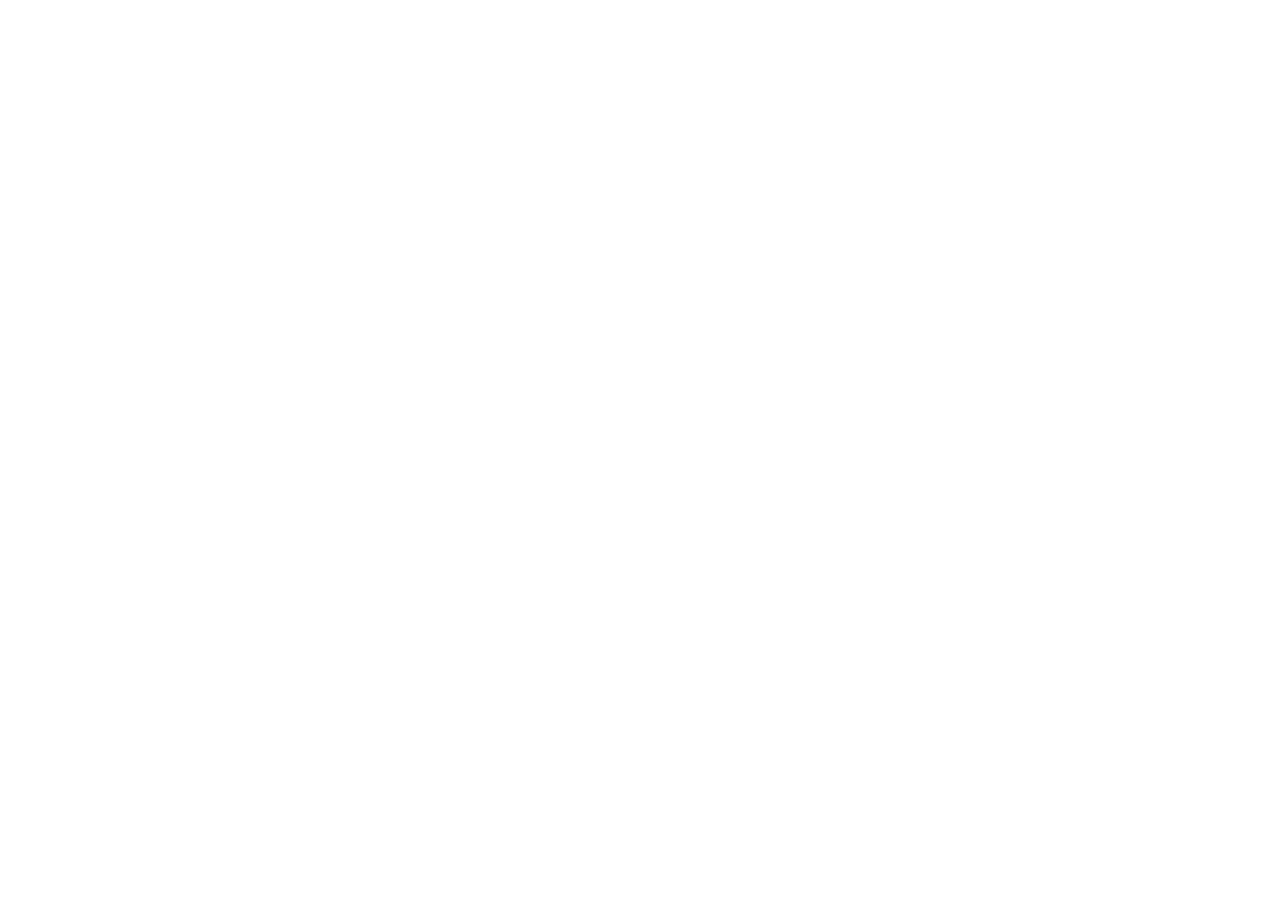
==== index.html @ 1a556fc1 "'xiugai'" ====
<!DOCTYPE html>
<html lang="en">
<head>
    <meta charset="UTF-8">
    <meta name="viewport" content="width=device-width, initial-scale=1.0">
    <title>Document</title>
</head>
<body>
    
</body>
</html>
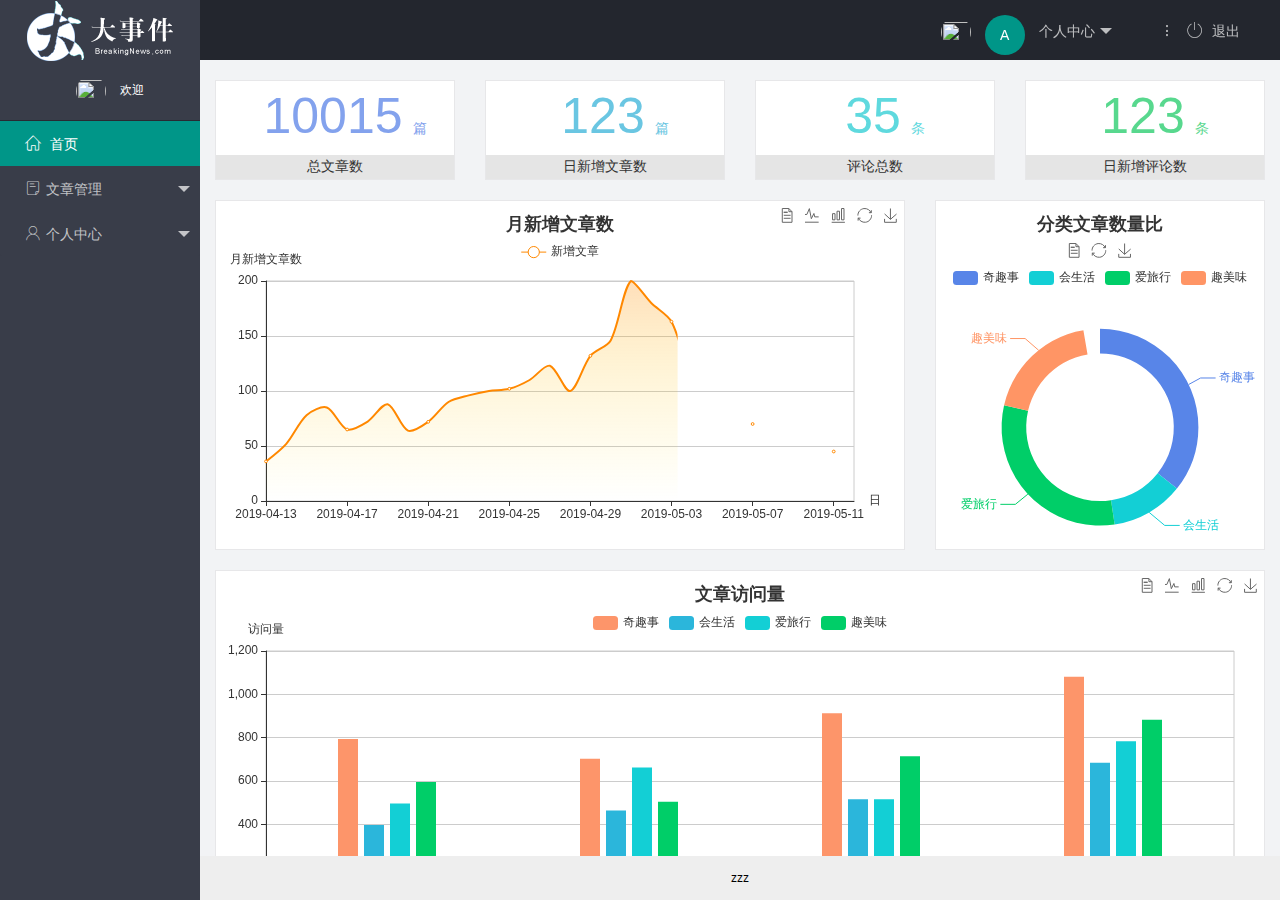
==== commit 60849113: "完成了主页的开发" ====
--- a/index.html
+++ b/index.html
@@ -1,11 +1,107 @@
 <!DOCTYPE html>
 <html lang="en">
+
 <head>
-    <meta charset="UTF-8">
-    <meta name="viewport" content="width=device-width, initial-scale=1.0">
-    <title>Document</title>
+  <meta charset="UTF-8">
+  <meta name="viewport" content="width=device-width, initial-scale=1.0">
+  <title>Document</title>
+  <link rel="stylesheet" href="./素材/assets/css/index.css">
+  <link rel="stylesheet" href="./素材/assets/lib/layui/css/layui.css">
+  <link rel="stylesheet" href="./素材/assets/fonts/iconfont.css">
+
 </head>
+
 <body>
-    
+  <div class="layui-layout layui-layout-admin">
+    <div class="layui-header">
+      <div class="layui-logo layui-hide-xs layui-bg-black">
+        <img src="./素材/assets/images/logo.png" alt="">
+      </div>
+      <!-- 头部区域（可配合layui 已有的水平导航） -->
+
+      <ul class="layui-nav layui-layout-right">
+        <li class="layui-nav-item layui-hide layui-show-md-inline-block">
+          <a href="javascript:;" class="userinfo">
+            <img src="//tva1.sinaimg.cn/crop.0.0.118.118.180/5db11ff4gw1e77d3nqrv8j203b03cweg.jpg"
+              class="layui-nav-img">
+            <span class="text-avatar">A</span>
+            个人中心
+          </a>
+          <dl class="layui-nav-child">
+            <dd><a href="">头像</a></dd>
+            <dd><a href="">更换资料</a></dd>
+            <dd><a href="">重置密码</a></dd>
+          </dl>
+        </li>
+        <li class="layui-nav-item" lay-header-event="menuRight" lay-unselect>
+          <a href="javascript:;" id="btnLogout">
+            <i class="layui-icon layui-icon-more-vertical"> </i><span class="iconfont icon-tuichu "></span> 退出
+          </a>
+        </li>
+      </ul>
+    </div>
+
+    <div class="layui-side layui-bg-black">
+      <div class="layui-side-scroll">
+
+        <div class="userinfo">
+          <img src="//tva1.sinaimg.cn/crop.0.0.118.118.180/5db11ff4gw1e77d3nqrv8j203b03cweg.jpg" class="layui-nav-img">
+          <span id="welcome">欢迎</span>
+        </div>
+
+        <!-- 左侧导航区域（可配合layui已有的垂直导航） -->
+        <ul class="layui-nav layui-nav-tree" lay-shrink="all">
+          <li class="layui-nav-item layui-this"><a href="./素材/home/dashboard.html" target="fm"><span
+                class="iconfont icon-home "></span> 首页</a></li>
+
+          <li class="layui-nav-item">
+            <a class="" href="javascript:;"><span class="iconfont icon-16"></span>文章管理</a>
+            <dl class="layui-nav-child">
+              <dd>
+                <a href="javascript:;"><i class="layui-icon layui-icon-app"></i>文章类别</a>
+              </dd>
+              <dd>
+                <a href="javascript:;"><i class="layui-icon layui-icon-app"></i>文章列表</a>
+              </dd>
+              <dd>
+                <a href="javascript:;"><i class="layui-icon layui-icon-app"></i>发布文章</a>
+              </dd>
+            </dl>
+          </li>
+          <li class="layui-nav-item">
+            <a href="javascript:;"><span class="iconfont icon-user"></span>个人中心</a>
+            <dl class="layui-nav-child">
+              <dd>
+                <a href="javascript:;"><i class="layui-icon layui-icon-app"></i>基本资料</a>
+              </dd>
+              <dd>
+                <a href="javascript:;"><i class="layui-icon layui-icon-app"></i>更换头像</a>
+              </dd>
+              <dd>
+                <a href="javascript:;"><i class="layui-icon layui-icon-app"></i>重置密码</a>
+              </dd>
+            </dl>
+          </li>
+
+        </ul>
+      </div>
+    </div>
+
+    <div class="layui-body">
+      <!-- 内容主体区域 -->
+      <iframe name="fm" src="./素材/home/dashboard.html" frameborder="0"></iframe>
+    </div>
+
+    <div class="layui-footer">
+      <!-- 底部固定区域 -->
+      zzz
+    </div>
+  </div>
+
+  <script src="./素材/assets/lib/layui/layui.all.js"></script>
+  <script src="./素材/assets/lib/jquery.js"></script>
+  <script src="./素材/js/1.js"></script>
+  <script src="./素材/js/index.js"></script>
 </body>
+
 </html>--- a/素材/assets/css/index.css
+++ b/素材/assets/css/index.css
@@ -0,0 +1,50 @@
+.layui-footer {
+    font-size: 12px;
+    text-align: center;
+}
+
+.iconfont {
+    margin: 5px;
+}
+
+.layui-icon {
+    margin-right: 5px;
+    margin-left: 25px;
+}
+
+iframe {
+    width: 100%;
+    height: 100%;
+}
+
+a {
+    transition: none !important;
+}
+.userinfo{
+    height: 60px;
+    line-height: 60px;
+    text-align: center;
+    font-size: 12px;
+    user-select: none;
+}
+.layui-side-scroll .userinfo{
+    border-bottom: 1px solid #282b33;
+}
+.layui-nav-img{
+    width: 40px;
+    height: 40px;
+}
+.text-avatar{
+    display: inline-block;
+    width: 40px;
+    height: 40px;
+    background-color: #009688;
+    border-radius: 50%;
+    line-height: 40px;
+    text-align: center;
+    font-size: 20px;
+    color:#fff;
+    position: relative;
+    top: 4px;
+    margin-right: 10px;
+}--- a/素材/assets/lib/layui/css/layui.css
+++ b/素材/assets/lib/layui/css/layui.css
@@ -0,0 +1,2 @@
+/** layui-v2.5.5 MIT License By https://www.layui.com */
+ .layui-inline,img{display:inline-block;vertical-align:middle}h1,h2,h3,h4,h5,h6{font-weight:400}.layui-edge,.layui-header,.layui-inline,.layui-main{position:relative}.layui-body,.layui-edge,.layui-elip{overflow:hidden}.layui-btn,.layui-edge,.layui-inline,img{vertical-align:middle}.layui-btn,.layui-disabled,.layui-icon,.layui-unselect{-moz-user-select:none;-webkit-user-select:none;-ms-user-select:none}.layui-elip,.layui-form-checkbox span,.layui-form-pane .layui-form-label{text-overflow:ellipsis;white-space:nowrap}.layui-breadcrumb,.layui-tree-btnGroup{visibility:hidden}blockquote,body,button,dd,div,dl,dt,form,h1,h2,h3,h4,h5,h6,input,li,ol,p,pre,td,textarea,th,ul{margin:0;padding:0;-webkit-tap-highlight-color:rgba(0,0,0,0)}a:active,a:hover{outline:0}img{border:none}li{list-style:none}table{border-collapse:collapse;border-spacing:0}h4,h5,h6{font-size:100%}button,input,optgroup,option,select,textarea{font-family:inherit;font-size:inherit;font-style:inherit;font-weight:inherit;outline:0}pre{white-space:pre-wrap;white-space:-moz-pre-wrap;white-space:-pre-wrap;white-space:-o-pre-wrap;word-wrap:break-word}body{line-height:24px;font:14px Helvetica Neue,Helvetica,PingFang SC,Tahoma,Arial,sans-serif}hr{height:1px;margin:10px 0;border:0;clear:both}a{color:#333;text-decoration:none}a:hover{color:#777}a cite{font-style:normal;*cursor:pointer}.layui-border-box,.layui-border-box *{box-sizing:border-box}.layui-box,.layui-box *{box-sizing:content-box}.layui-clear{clear:both;*zoom:1}.layui-clear:after{content:'\20';clear:both;*zoom:1;display:block;height:0}.layui-inline{*display:inline;*zoom:1}.layui-edge{display:inline-block;width:0;height:0;border-width:6px;border-style:dashed;border-color:transparent}.layui-edge-top{top:-4px;border-bottom-color:#999;border-bottom-style:solid}.layui-edge-right{border-left-color:#999;border-left-style:solid}.layui-edge-bottom{top:2px;border-top-color:#999;border-top-style:solid}.layui-edge-left{border-right-color:#999;border-right-style:solid}.layui-disabled,.layui-disabled:hover{color:#d2d2d2!important;cursor:not-allowed!important}.layui-circle{border-radius:100%}.layui-show{display:block!important}.layui-hide{display:none!important}@font-face{font-family:layui-icon;src:url(../font/iconfont.eot?v=250);src:url(../font/iconfont.eot?v=250#iefix) format('embedded-opentype'),url(../font/iconfont.woff2?v=250) format('woff2'),url(../font/iconfont.woff?v=250) format('woff'),url(../font/iconfont.ttf?v=250) format('truetype'),url(../font/iconfont.svg?v=250#layui-icon) format('svg')}.layui-icon{font-family:layui-icon!important;font-size:16px;font-style:normal;-webkit-font-smoothing:antialiased;-moz-osx-font-smoothing:grayscale}.layui-icon-reply-fill:before{content:"\e611"}.layui-icon-set-fill:before{content:"\e614"}.layui-icon-menu-fill:before{content:"\e60f"}.layui-icon-search:before{content:"\e615"}.layui-icon-share:before{content:"\e641"}.layui-icon-set-sm:before{content:"\e620"}.layui-icon-engine:before{content:"\e628"}.layui-icon-close:before{content:"\1006"}.layui-icon-close-fill:before{content:"\1007"}.layui-icon-chart-screen:before{content:"\e629"}.layui-icon-star:before{content:"\e600"}.layui-icon-circle-dot:before{content:"\e617"}.layui-icon-chat:before{content:"\e606"}.layui-icon-release:before{content:"\e609"}.layui-icon-list:before{content:"\e60a"}.layui-icon-chart:before{content:"\e62c"}.layui-icon-ok-circle:before{content:"\1005"}.layui-icon-layim-theme:before{content:"\e61b"}.layui-icon-table:before{content:"\e62d"}.layui-icon-right:before{content:"\e602"}.layui-icon-left:before{content:"\e603"}.layui-icon-cart-simple:before{content:"\e698"}.layui-icon-face-cry:before{content:"\e69c"}.layui-icon-face-smile:before{content:"\e6af"}.layui-icon-survey:before{content:"\e6b2"}.layui-icon-tree:before{content:"\e62e"}.layui-icon-upload-circle:before{content:"\e62f"}.layui-icon-add-circle:before{content:"\e61f"}.layui-icon-download-circle:before{content:"\e601"}.layui-icon-templeate-1:before{content:"\e630"}.layui-icon-util:before{content:"\e631"}.layui-icon-face-surprised:before{content:"\e664"}.layui-icon-edit:before{content:"\e642"}.layui-icon-speaker:before{content:"\e645"}.layui-icon-down:before{content:"\e61a"}.layui-icon-file:before{content:"\e621"}.layui-icon-layouts:before{content:"\e632"}.layui-icon-rate-half:before{content:"\e6c9"}.layui-icon-add-circle-fine:before{content:"\e608"}.layui-icon-prev-circle:before{content:"\e633"}.layui-icon-read:before{content:"\e705"}.layui-icon-404:before{content:"\e61c"}.layui-icon-carousel:before{content:"\e634"}.layui-icon-help:before{content:"\e607"}.layui-icon-code-circle:before{content:"\e635"}.layui-icon-water:before{content:"\e636"}.layui-icon-username:before{content:"\e66f"}.layui-icon-find-fill:before{content:"\e670"}.layui-icon-about:before{content:"\e60b"}.layui-icon-location:before{content:"\e715"}.layui-icon-up:before{content:"\e619"}.layui-icon-pause:before{content:"\e651"}.layui-icon-date:before{content:"\e637"}.layui-icon-layim-uploadfile:before{content:"\e61d"}.layui-icon-delete:before{content:"\e640"}.layui-icon-play:before{content:"\e652"}.layui-icon-top:before{content:"\e604"}.layui-icon-friends:before{content:"\e612"}.layui-icon-refresh-3:before{content:"\e9aa"}.layui-icon-ok:before{content:"\e605"}.layui-icon-layer:before{content:"\e638"}.layui-icon-face-smile-fine:before{content:"\e60c"}.layui-icon-dollar:before{content:"\e659"}.layui-icon-group:before{content:"\e613"}.layui-icon-layim-download:before{content:"\e61e"}.layui-icon-picture-fine:before{content:"\e60d"}.layui-icon-link:before{content:"\e64c"}.layui-icon-diamond:before{content:"\e735"}.layui-icon-log:before{content:"\e60e"}.layui-icon-rate-solid:before{content:"\e67a"}.layui-icon-fonts-del:before{content:"\e64f"}.layui-icon-unlink:before{content:"\e64d"}.layui-icon-fonts-clear:before{content:"\e639"}.layui-icon-triangle-r:before{content:"\e623"}.layui-icon-circle:before{content:"\e63f"}.layui-icon-radio:before{content:"\e643"}.layui-icon-align-center:before{content:"\e647"}.layui-icon-align-right:before{content:"\e648"}.layui-icon-align-left:before{content:"\e649"}.layui-icon-loading-1:before{content:"\e63e"}.layui-icon-return:before{content:"\e65c"}.layui-icon-fonts-strong:before{content:"\e62b"}.layui-icon-upload:before{content:"\e67c"}.layui-icon-dialogue:before{content:"\e63a"}.layui-icon-video:before{content:"\e6ed"}.layui-icon-headset:before{content:"\e6fc"}.layui-icon-cellphone-fine:before{content:"\e63b"}.layui-icon-add-1:before{content:"\e654"}.layui-icon-face-smile-b:before{content:"\e650"}.layui-icon-fonts-html:before{content:"\e64b"}.layui-icon-form:before{content:"\e63c"}.layui-icon-cart:before{content:"\e657"}.layui-icon-camera-fill:before{content:"\e65d"}.layui-icon-tabs:before{content:"\e62a"}.layui-icon-fonts-code:before{content:"\e64e"}.layui-icon-fire:before{content:"\e756"}.layui-icon-set:before{content:"\e716"}.layui-icon-fonts-u:before{content:"\e646"}.layui-icon-triangle-d:before{content:"\e625"}.layui-icon-tips:before{content:"\e702"}.layui-icon-picture:before{content:"\e64a"}.layui-icon-more-vertical:before{content:"\e671"}.layui-icon-flag:before{content:"\e66c"}.layui-icon-loading:before{content:"\e63d"}.layui-icon-fonts-i:before{content:"\e644"}.layui-icon-refresh-1:before{content:"\e666"}.layui-icon-rmb:before{content:"\e65e"}.layui-icon-home:before{content:"\e68e"}.layui-icon-user:before{content:"\e770"}.layui-icon-notice:before{content:"\e667"}.layui-icon-login-weibo:before{content:"\e675"}.layui-icon-voice:before{content:"\e688"}.layui-icon-upload-drag:before{content:"\e681"}.layui-icon-login-qq:before{content:"\e676"}.layui-icon-snowflake:before{content:"\e6b1"}.layui-icon-file-b:before{content:"\e655"}.layui-icon-template:before{content:"\e663"}.layui-icon-auz:before{content:"\e672"}.layui-icon-console:before{content:"\e665"}.layui-icon-app:before{content:"\e653"}.layui-icon-prev:before{content:"\e65a"}.layui-icon-website:before{content:"\e7ae"}.layui-icon-next:before{content:"\e65b"}.layui-icon-component:before{content:"\e857"}.layui-icon-more:before{content:"\e65f"}.layui-icon-login-wechat:before{content:"\e677"}.layui-icon-shrink-right:before{content:"\e668"}.layui-icon-spread-left:before{content:"\e66b"}.layui-icon-camera:before{content:"\e660"}.layui-icon-note:before{content:"\e66e"}.layui-icon-refresh:before{content:"\e669"}.layui-icon-female:before{content:"\e661"}.layui-icon-male:before{content:"\e662"}.layui-icon-password:before{content:"\e673"}.layui-icon-senior:before{content:"\e674"}.layui-icon-theme:before{content:"\e66a"}.layui-icon-tread:before{content:"\e6c5"}.layui-icon-praise:before{content:"\e6c6"}.layui-icon-star-fill:before{content:"\e658"}.layui-icon-rate:before{content:"\e67b"}.layui-icon-template-1:before{content:"\e656"}.layui-icon-vercode:before{content:"\e679"}.layui-icon-cellphone:before{content:"\e678"}.layui-icon-screen-full:before{content:"\e622"}.layui-icon-screen-restore:before{content:"\e758"}.layui-icon-cols:before{content:"\e610"}.layui-icon-export:before{content:"\e67d"}.layui-icon-print:before{content:"\e66d"}.layui-icon-slider:before{content:"\e714"}.layui-icon-addition:before{content:"\e624"}.layui-icon-subtraction:before{content:"\e67e"}.layui-icon-service:before{content:"\e626"}.layui-icon-transfer:before{content:"\e691"}.layui-main{width:1140px;margin:0 auto}.layui-header{z-index:1000;height:60px}.layui-header a:hover{transition:all .5s;-webkit-transition:all .5s}.layui-side{position:fixed;left:0;top:0;bottom:0;z-index:999;width:200px;overflow-x:hidden}.layui-side-scroll{position:relative;width:220px;height:100%;overflow-x:hidden}.layui-body{position:absolute;left:200px;right:0;top:0;bottom:0;z-index:998;width:auto;overflow-y:auto;box-sizing:border-box}.layui-layout-body{overflow:hidden}.layui-layout-admin .layui-header{background-color:#23262E}.layui-layout-admin .layui-side{top:60px;width:200px;overflow-x:hidden}.layui-layout-admin .layui-body{position:fixed;top:60px;bottom:44px}.layui-layout-admin .layui-main{width:auto;margin:0 15px}.layui-layout-admin .layui-footer{position:fixed;left:200px;right:0;bottom:0;height:44px;line-height:44px;padding:0 15px;background-color:#eee}.layui-layout-admin .layui-logo{position:absolute;left:0;top:0;width:200px;height:100%;line-height:60px;text-align:center;color:#009688;font-size:16px}.layui-layout-admin .layui-header .layui-nav{background:0 0}.layui-layout-left{position:absolute!important;left:200px;top:0}.layui-layout-right{position:absolute!important;right:0;top:0}.layui-container{position:relative;margin:0 auto;padding:0 15px;box-sizing:border-box}.layui-fluid{position:relative;margin:0 auto;padding:0 15px}.layui-row:after,.layui-row:before{content:'';display:block;clear:both}.layui-col-lg1,.layui-col-lg10,.layui-col-lg11,.layui-col-lg12,.layui-col-lg2,.layui-col-lg3,.layui-col-lg4,.layui-col-lg5,.layui-col-lg6,.layui-col-lg7,.layui-col-lg8,.layui-col-lg9,.layui-col-md1,.layui-col-md10,.layui-col-md11,.layui-col-md12,.layui-col-md2,.layui-col-md3,.layui-col-md4,.layui-col-md5,.layui-col-md6,.layui-col-md7,.layui-col-md8,.layui-col-md9,.layui-col-sm1,.layui-col-sm10,.layui-col-sm11,.layui-col-sm12,.layui-col-sm2,.layui-col-sm3,.layui-col-sm4,.layui-col-sm5,.layui-col-sm6,.layui-col-sm7,.layui-col-sm8,.layui-col-sm9,.layui-col-xs1,.layui-col-xs10,.layui-col-xs11,.layui-col-xs12,.layui-col-xs2,.layui-col-xs3,.layui-col-xs4,.layui-col-xs5,.layui-col-xs6,.layui-col-xs7,.layui-col-xs8,.layui-col-xs9{position:relative;display:block;box-sizing:border-box}.layui-col-xs1,.layui-col-xs10,.layui-col-xs11,.layui-col-xs12,.layui-col-xs2,.layui-col-xs3,.layui-col-xs4,.layui-col-xs5,.layui-col-xs6,.layui-col-xs7,.layui-col-xs8,.layui-col-xs9{float:left}.layui-col-xs1{width:8.33333333%}.layui-col-xs2{width:16.66666667%}.layui-col-xs3{width:25%}.layui-col-xs4{width:33.33333333%}.layui-col-xs5{width:41.66666667%}.layui-col-xs6{width:50%}.layui-col-xs7{width:58.33333333%}.layui-col-xs8{width:66.66666667%}.layui-col-xs9{width:75%}.layui-col-xs10{width:83.33333333%}.layui-col-xs11{width:91.66666667%}.layui-col-xs12{width:100%}.layui-col-xs-offset1{margin-left:8.33333333%}.layui-col-xs-offset2{margin-left:16.66666667%}.layui-col-xs-offset3{margin-left:25%}.layui-col-xs-offset4{margin-left:33.33333333%}.layui-col-xs-offset5{margin-left:41.66666667%}.layui-col-xs-offset6{margin-left:50%}.layui-col-xs-offset7{margin-left:58.33333333%}.layui-col-xs-offset8{margin-left:66.66666667%}.layui-col-xs-offset9{margin-left:75%}.layui-col-xs-offset10{margin-left:83.33333333%}.layui-col-xs-offset11{margin-left:91.66666667%}.layui-col-xs-offset12{margin-left:100%}@media screen and (max-width:768px){.layui-hide-xs{display:none!important}.layui-show-xs-block{display:block!important}.layui-show-xs-inline{display:inline!important}.layui-show-xs-inline-block{display:inline-block!important}}@media screen and (min-width:768px){.layui-container{width:750px}.layui-hide-sm{display:none!important}.layui-show-sm-block{display:block!important}.layui-show-sm-inline{display:inline!important}.layui-show-sm-inline-block{display:inline-block!important}.layui-col-sm1,.layui-col-sm10,.layui-col-sm11,.layui-col-sm12,.layui-col-sm2,.layui-col-sm3,.layui-col-sm4,.layui-col-sm5,.layui-col-sm6,.layui-col-sm7,.layui-col-sm8,.layui-col-sm9{float:left}.layui-col-sm1{width:8.33333333%}.layui-col-sm2{width:16.66666667%}.layui-col-sm3{width:25%}.layui-col-sm4{width:33.33333333%}.layui-col-sm5{width:41.66666667%}.layui-col-sm6{width:50%}.layui-col-sm7{width:58.33333333%}.layui-col-sm8{width:66.66666667%}.layui-col-sm9{width:75%}.layui-col-sm10{width:83.33333333%}.layui-col-sm11{width:91.66666667%}.layui-col-sm12{width:100%}.layui-col-sm-offset1{margin-left:8.33333333%}.layui-col-sm-offset2{margin-left:16.66666667%}.layui-col-sm-offset3{margin-left:25%}.layui-col-sm-offset4{margin-left:33.33333333%}.layui-col-sm-offset5{margin-left:41.66666667%}.layui-col-sm-offset6{margin-left:50%}.layui-col-sm-offset7{margin-left:58.33333333%}.layui-col-sm-offset8{margin-left:66.66666667%}.layui-col-sm-offset9{margin-left:75%}.layui-col-sm-offset10{margin-left:83.33333333%}.layui-col-sm-offset11{margin-left:91.66666667%}.layui-col-sm-offset12{margin-left:100%}}@media screen and (min-width:992px){.layui-container{width:970px}.layui-hide-md{display:none!important}.layui-show-md-block{display:block!important}.layui-show-md-inline{display:inline!important}.layui-show-md-inline-block{display:inline-block!important}.layui-col-md1,.layui-col-md10,.layui-col-md11,.layui-col-md12,.layui-col-md2,.layui-col-md3,.layui-col-md4,.layui-col-md5,.layui-col-md6,.layui-col-md7,.layui-col-md8,.layui-col-md9{float:left}.layui-col-md1{width:8.33333333%}.layui-col-md2{width:16.66666667%}.layui-col-md3{width:25%}.layui-col-md4{width:33.33333333%}.layui-col-md5{width:41.66666667%}.layui-col-md6{width:50%}.layui-col-md7{width:58.33333333%}.layui-col-md8{width:66.66666667%}.layui-col-md9{width:75%}.layui-col-md10{width:83.33333333%}.layui-col-md11{width:91.66666667%}.layui-col-md12{width:100%}.layui-col-md-offset1{margin-left:8.33333333%}.layui-col-md-offset2{margin-left:16.66666667%}.layui-col-md-offset3{margin-left:25%}.layui-col-md-offset4{margin-left:33.33333333%}.layui-col-md-offset5{margin-left:41.66666667%}.layui-col-md-offset6{margin-left:50%}.layui-col-md-offset7{margin-left:58.33333333%}.layui-col-md-offset8{margin-left:66.66666667%}.layui-col-md-offset9{margin-left:75%}.layui-col-md-offset10{margin-left:83.33333333%}.layui-col-md-offset11{margin-left:91.66666667%}.layui-col-md-offset12{margin-left:100%}}@media screen and (min-width:1200px){.layui-container{width:1170px}.layui-hide-lg{display:none!important}.layui-show-lg-block{display:block!important}.layui-show-lg-inline{display:inline!important}.layui-show-lg-inline-block{display:inline-block!important}.layui-col-lg1,.layui-col-lg10,.layui-col-lg11,.layui-col-lg12,.layui-col-lg2,.layui-col-lg3,.layui-col-lg4,.layui-col-lg5,.layui-col-lg6,.layui-col-lg7,.layui-col-lg8,.layui-col-lg9{float:left}.layui-col-lg1{width:8.33333333%}.layui-col-lg2{width:16.66666667%}.layui-col-lg3{width:25%}.layui-col-lg4{width:33.33333333%}.layui-col-lg5{width:41.66666667%}.layui-col-lg6{width:50%}.layui-col-lg7{width:58.33333333%}.layui-col-lg8{width:66.66666667%}.layui-col-lg9{width:75%}.layui-col-lg10{width:83.33333333%}.layui-col-lg11{width:91.66666667%}.layui-col-lg12{width:100%}.layui-col-lg-offset1{margin-left:8.33333333%}.layui-col-lg-offset2{margin-left:16.66666667%}.layui-col-lg-offset3{margin-left:25%}.layui-col-lg-offset4{margin-left:33.33333333%}.layui-col-lg-offset5{margin-left:41.66666667%}.layui-col-lg-offset6{margin-left:50%}.layui-col-lg-offset7{margin-left:58.33333333%}.layui-col-lg-offset8{margin-left:66.66666667%}.layui-col-lg-offset9{margin-left:75%}.layui-col-lg-offset10{margin-left:83.33333333%}.layui-col-lg-offset11{margin-left:91.66666667%}.layui-col-lg-offset12{margin-left:100%}}.layui-col-space1{margin:-.5px}.layui-col-space1>*{padding:.5px}.layui-col-space3{margin:-1.5px}.layui-col-space3>*{padding:1.5px}.layui-col-space5{margin:-2.5px}.layui-col-space5>*{padding:2.5px}.layui-col-space8{margin:-3.5px}.layui-col-space8>*{padding:3.5px}.layui-col-space10{margin:-5px}.layui-col-space10>*{padding:5px}.layui-col-space12{margin:-6px}.layui-col-space12>*{padding:6px}.layui-col-space15{margin:-7.5px}.layui-col-space15>*{padding:7.5px}.layui-col-space18{margin:-9px}.layui-col-space18>*{padding:9px}.layui-col-space20{margin:-10px}.layui-col-space20>*{padding:10px}.layui-col-space22{margin:-11px}.layui-col-space22>*{padding:11px}.layui-col-space25{margin:-12.5px}.layui-col-space25>*{padding:12.5px}.layui-col-space30{margin:-15px}.layui-col-space30>*{padding:15px}.layui-btn,.layui-input,.layui-select,.layui-textarea,.layui-upload-button{outline:0;-webkit-appearance:none;transition:all .3s;-webkit-transition:all .3s;box-sizing:border-box}.layui-elem-quote{margin-bottom:10px;padding:15px;line-height:22px;border-left:5px solid #009688;border-radius:0 2px 2px 0;background-color:#f2f2f2}.layui-quote-nm{border-style:solid;border-width:1px 1px 1px 5px;background:0 0}.layui-elem-field{margin-bottom:10px;padding:0;border-width:1px;border-style:solid}.layui-elem-field legend{margin-left:20px;padding:0 10px;font-size:20px;font-weight:300}.layui-field-title{margin:10px 0 20px;border-width:1px 0 0}.layui-field-box{padding:10px 15px}.layui-field-title .layui-field-box{padding:10px 0}.layui-progress{position:relative;height:6px;border-radius:20px;background-color:#e2e2e2}.layui-progress-bar{position:absolute;left:0;top:0;width:0;max-width:100%;height:6px;border-radius:20px;text-align:right;background-color:#5FB878;transition:all .3s;-webkit-transition:all .3s}.layui-progress-big,.layui-progress-big .layui-progress-bar{height:18px;line-height:18px}.layui-progress-text{position:relative;top:-20px;line-height:18px;font-size:12px;color:#666}.layui-progress-big .layui-progress-text{position:static;padding:0 10px;color:#fff}.layui-collapse{border-width:1px;border-style:solid;border-radius:2px}.layui-colla-content,.layui-colla-item{border-top-width:1px;border-top-style:solid}.layui-colla-item:first-child{border-top:none}.layui-colla-title{position:relative;height:42px;line-height:42px;padding:0 15px 0 35px;color:#333;background-color:#f2f2f2;cursor:pointer;font-size:14px;overflow:hidden}.layui-colla-content{display:none;padding:10px 15px;line-height:22px;color:#666}.layui-colla-icon{position:absolute;left:15px;top:0;font-size:14px}.layui-card{margin-bottom:15px;border-radius:2px;background-color:#fff;box-shadow:0 1px 2px 0 rgba(0,0,0,.05)}.layui-card:last-child{margin-bottom:0}.layui-card-header{position:relative;height:42px;line-height:42px;padding:0 15px;border-bottom:1px solid #f6f6f6;color:#333;border-radius:2px 2px 0 0;font-size:14px}.layui-bg-black,.layui-bg-blue,.layui-bg-cyan,.layui-bg-green,.layui-bg-orange,.layui-bg-red{color:#fff!important}.layui-card-body{position:relative;padding:10px 15px;line-height:24px}.layui-card-body[pad15]{padding:15px}.layui-card-body[pad20]{padding:20px}.layui-card-body .layui-table{margin:5px 0}.layui-card .layui-tab{margin:0}.layui-panel-window{position:relative;padding:15px;border-radius:0;border-top:5px solid #E6E6E6;background-color:#fff}.layui-auxiliar-moving{position:fixed;left:0;right:0;top:0;bottom:0;width:100%;height:100%;background:0 0;z-index:9999999999}.layui-form-label,.layui-form-mid,.layui-form-select,.layui-input-block,.layui-input-inline,.layui-textarea{position:relative}.layui-bg-red{background-color:#FF5722!important}.layui-bg-orange{background-color:#FFB800!important}.layui-bg-green{background-color:#009688!important}.layui-bg-cyan{background-color:#2F4056!important}.layui-bg-blue{background-color:#1E9FFF!important}.layui-bg-black{background-color:#393D49!important}.layui-bg-gray{background-color:#eee!important;color:#666!important}.layui-badge-rim,.layui-colla-content,.layui-colla-item,.layui-collapse,.layui-elem-field,.layui-form-pane .layui-form-item[pane],.layui-form-pane .layui-form-label,.layui-input,.layui-layedit,.layui-layedit-tool,.layui-quote-nm,.layui-select,.layui-tab-bar,.layui-tab-card,.layui-tab-title,.layui-tab-title .layui-this:after,.layui-textarea{border-color:#e6e6e6}.layui-timeline-item:before,hr{background-color:#e6e6e6}.layui-text{line-height:22px;font-size:14px;color:#666}.layui-text h1,.layui-text h2,.layui-text h3{font-weight:500;color:#333}.layui-text h1{font-size:30px}.layui-text h2{font-size:24px}.layui-text h3{font-size:18px}.layui-text a:not(.layui-btn){color:#01AAED}.layui-text a:not(.layui-btn):hover{text-decoration:underline}.layui-text ul{padding:5px 0 5px 15px}.layui-text ul li{margin-top:5px;list-style-type:disc}.layui-text em,.layui-word-aux{color:#999!important;padding:0 5px!important}.layui-btn{display:inline-block;height:38px;line-height:38px;padding:0 18px;background-color:#009688;color:#fff;white-space:nowrap;text-align:center;font-size:14px;border:none;border-radius:2px;cursor:pointer}.layui-btn:hover{opacity:.8;filter:alpha(opacity=80);color:#fff}.layui-btn:active{opacity:1;filter:alpha(opacity=100)}.layui-btn+.layui-btn{margin-left:10px}.layui-btn-container{font-size:0}.layui-btn-container .layui-btn{margin-right:10px;margin-bottom:10px}.layui-btn-container .layui-btn+.layui-btn{margin-left:0}.layui-table .layui-btn-container .layui-btn{margin-bottom:9px}.layui-btn-radius{border-radius:100px}.layui-btn .layui-icon{margin-right:3px;font-size:18px;vertical-align:bottom;vertical-align:middle\9}.layui-btn-primary{border:1px solid #C9C9C9;background-color:#fff;color:#555}.layui-btn-primary:hover{border-color:#009688;color:#333}.layui-btn-normal{background-color:#1E9FFF}.layui-btn-warm{background-color:#FFB800}.layui-btn-danger{background-color:#FF5722}.layui-btn-checked{background-color:#5FB878}.layui-btn-disabled,.layui-btn-disabled:active,.layui-btn-disabled:hover{border:1px solid #e6e6e6;background-color:#FBFBFB;color:#C9C9C9;cursor:not-allowed;opacity:1}.layui-btn-lg{height:44px;line-height:44px;padding:0 25px;font-size:16px}.layui-btn-sm{height:30px;line-height:30px;padding:0 10px;font-size:12px}.layui-btn-sm i{font-size:16px!important}.layui-btn-xs{height:22px;line-height:22px;padding:0 5px;font-size:12px}.layui-btn-xs i{font-size:14px!important}.layui-btn-group{display:inline-block;vertical-align:middle;font-size:0}.layui-btn-group .layui-btn{margin-left:0!important;margin-right:0!important;border-left:1px solid rgba(255,255,255,.5);border-radius:0}.layui-btn-group .layui-btn-primary{border-left:none}.layui-btn-group .layui-btn-primary:hover{border-color:#C9C9C9;color:#009688}.layui-btn-group .layui-btn:first-child{border-left:none;border-radius:2px 0 0 2px}.layui-btn-group .layui-btn-primary:first-child{border-left:1px solid #c9c9c9}.layui-btn-group .layui-btn:last-child{border-radius:0 2px 2px 0}.layui-btn-group .layui-btn+.layui-btn{margin-left:0}.layui-btn-group+.layui-btn-group{margin-left:10px}.layui-btn-fluid{width:100%}.layui-input,.layui-select,.layui-textarea{height:38px;line-height:1.3;line-height:38px\9;border-width:1px;border-style:solid;background-color:#fff;border-radius:2px}.layui-input::-webkit-input-placeholder,.layui-select::-webkit-input-placeholder,.layui-textarea::-webkit-input-placeholder{line-height:1.3}.layui-input,.layui-textarea{display:block;width:100%;padding-left:10px}.layui-input:hover,.layui-textarea:hover{border-color:#D2D2D2!important}.layui-input:focus,.layui-textarea:focus{border-color:#C9C9C9!important}.layui-textarea{min-height:100px;height:auto;line-height:20px;padding:6px 10px;resize:vertical}.layui-select{padding:0 10px}.layui-form input[type=checkbox],.layui-form input[type=radio],.layui-form select{display:none}.layui-form [lay-ignore]{display:initial}.layui-form-item{margin-bottom:15px;clear:both;*zoom:1}.layui-form-item:after{content:'\20';clear:both;*zoom:1;display:block;height:0}.layui-form-label{float:left;display:block;padding:9px 15px;width:80px;font-weight:400;line-height:20px;text-align:right}.layui-form-label-col{display:block;float:none;padding:9px 0;line-height:20px;text-align:left}.layui-form-item .layui-inline{margin-bottom:5px;margin-right:10px}.layui-input-block{margin-left:110px;min-height:36px}.layui-input-inline{display:inline-block;vertical-align:middle}.layui-form-item .layui-input-inline{float:left;width:190px;margin-right:10px}.layui-form-text .layui-input-inline{width:auto}.layui-form-mid{float:left;display:block;padding:9px 0!important;line-height:20px;margin-right:10px}.layui-form-danger+.layui-form-select .layui-input,.layui-form-danger:focus{border-color:#FF5722!important}.layui-form-select .layui-input{padding-right:30px;cursor:pointer}.layui-form-select .layui-edge{position:absolute;right:10px;top:50%;margin-top:-3px;cursor:pointer;border-width:6px;border-top-color:#c2c2c2;border-top-style:solid;transition:all .3s;-webkit-transition:all .3s}.layui-form-select dl{display:none;position:absolute;left:0;top:42px;padding:5px 0;z-index:899;min-width:100%;border:1px solid #d2d2d2;max-height:300px;overflow-y:auto;background-color:#fff;border-radius:2px;box-shadow:0 2px 4px rgba(0,0,0,.12);box-sizing:border-box}.layui-form-select dl dd,.layui-form-select dl dt{padding:0 10px;line-height:36px;white-space:nowrap;overflow:hidden;text-overflow:ellipsis}.layui-form-select dl dt{font-size:12px;color:#999}.layui-form-select dl dd{cursor:pointer}.layui-form-select dl dd:hover{background-color:#f2f2f2;-webkit-transition:.5s all;transition:.5s all}.layui-form-select .layui-select-group dd{padding-left:20px}.layui-form-select dl dd.layui-select-tips{padding-left:10px!important;color:#999}.layui-form-select dl dd.layui-this{background-color:#5FB878;color:#fff}.layui-form-checkbox,.layui-form-select dl dd.layui-disabled{background-color:#fff}.layui-form-selected dl{display:block}.layui-form-checkbox,.layui-form-checkbox *,.layui-form-switch{display:inline-block;vertical-align:middle}.layui-form-selected .layui-edge{margin-top:-9px;-webkit-transform:rotate(180deg);transform:rotate(180deg);margin-top:-3px\9}:root .layui-form-selected .layui-edge{margin-top:-9px\0/IE9}.layui-form-selectup dl{top:auto;bottom:42px}.layui-select-none{margin:5px 0;text-align:center;color:#999}.layui-select-disabled .layui-disabled{border-color:#eee!important}.layui-select-disabled .layui-edge{border-top-color:#d2d2d2}.layui-form-checkbox{position:relative;height:30px;line-height:30px;margin-right:10px;padding-right:30px;cursor:pointer;font-size:0;-webkit-transition:.1s linear;transition:.1s linear;box-sizing:border-box}.layui-form-checkbox span{padding:0 10px;height:100%;font-size:14px;border-radius:2px 0 0 2px;background-color:#d2d2d2;color:#fff;overflow:hidden}.layui-form-checkbox:hover span{background-color:#c2c2c2}.layui-form-checkbox i{position:absolute;right:0;top:0;width:30px;height:28px;border:1px solid #d2d2d2;border-left:none;border-radius:0 2px 2px 0;color:#fff;font-size:20px;text-align:center}.layui-form-checkbox:hover i{border-color:#c2c2c2;color:#c2c2c2}.layui-form-checked,.layui-form-checked:hover{border-color:#5FB878}.layui-form-checked span,.layui-form-checked:hover span{background-color:#5FB878}.layui-form-checked i,.layui-form-checked:hover i{color:#5FB878}.layui-form-item .layui-form-checkbox{margin-top:4px}.layui-form-checkbox[lay-skin=primary]{height:auto!important;line-height:normal!important;min-width:18px;min-height:18px;border:none!important;margin-right:0;padding-left:28px;padding-right:0;background:0 0}.layui-form-checkbox[lay-skin=primary] span{padding-left:0;padding-right:15px;line-height:18px;background:0 0;color:#666}.layui-form-checkbox[lay-skin=primary] i{right:auto;left:0;width:16px;height:16px;line-height:16px;border:1px solid #d2d2d2;font-size:12px;border-radius:2px;background-color:#fff;-webkit-transition:.1s linear;transition:.1s linear}.layui-form-checkbox[lay-skin=primary]:hover i{border-color:#5FB878;color:#fff}.layui-form-checked[lay-skin=primary] i{border-color:#5FB878!important;background-color:#5FB878;color:#fff}.layui-checkbox-disbaled[lay-skin=primary] span{background:0 0!important;color:#c2c2c2}.layui-checkbox-disbaled[lay-skin=primary]:hover i{border-color:#d2d2d2}.layui-form-item .layui-form-checkbox[lay-skin=primary]{margin-top:10px}.layui-form-switch{position:relative;height:22px;line-height:22px;min-width:35px;padding:0 5px;margin-top:8px;border:1px solid #d2d2d2;border-radius:20px;cursor:pointer;background-color:#fff;-webkit-transition:.1s linear;transition:.1s linear}.layui-form-switch i{position:absolute;left:5px;top:3px;width:16px;height:16px;border-radius:20px;background-color:#d2d2d2;-webkit-transition:.1s linear;transition:.1s linear}.layui-form-switch em{position:relative;top:0;width:25px;margin-left:21px;padding:0!important;text-align:center!important;color:#999!important;font-style:normal!important;font-size:12px}.layui-form-onswitch{border-color:#5FB878;background-color:#5FB878}.layui-checkbox-disbaled,.layui-checkbox-disbaled i{border-color:#e2e2e2!important}.layui-form-onswitch i{left:100%;margin-left:-21px;background-color:#fff}.layui-form-onswitch em{margin-left:5px;margin-right:21px;color:#fff!important}.layui-checkbox-disbaled span{background-color:#e2e2e2!important}.layui-checkbox-disbaled:hover i{color:#fff!important}[lay-radio]{display:none}.layui-form-radio,.layui-form-radio *{display:inline-block;vertical-align:middle}.layui-form-radio{line-height:28px;margin:6px 10px 0 0;padding-right:10px;cursor:pointer;font-size:0}.layui-form-radio *{font-size:14px}.layui-form-radio>i{margin-right:8px;font-size:22px;color:#c2c2c2}.layui-form-radio>i:hover,.layui-form-radioed>i{color:#5FB878}.layui-radio-disbaled>i{color:#e2e2e2!important}.layui-form-pane .layui-form-label{width:110px;padding:8px 15px;height:38px;line-height:20px;border-width:1px;border-style:solid;border-radius:2px 0 0 2px;text-align:center;background-color:#FBFBFB;overflow:hidden;box-sizing:border-box}.layui-form-pane .layui-input-inline{margin-left:-1px}.layui-form-pane .layui-input-block{margin-left:110px;left:-1px}.layui-form-pane .layui-input{border-radius:0 2px 2px 0}.layui-form-pane .layui-form-text .layui-form-label{float:none;width:100%;border-radius:2px;box-sizing:border-box;text-align:left}.layui-form-pane .layui-form-text .layui-input-inline{display:block;margin:0;top:-1px;clear:both}.layui-form-pane .layui-form-text .layui-input-block{margin:0;left:0;top:-1px}.layui-form-pane .layui-form-text .layui-textarea{min-height:100px;border-radius:0 0 2px 2px}.layui-form-pane .layui-form-checkbox{margin:4px 0 4px 10px}.layui-form-pane .layui-form-radio,.layui-form-pane .layui-form-switch{margin-top:6px;margin-left:10px}.layui-form-pane .layui-form-item[pane]{position:relative;border-width:1px;border-style:solid}.layui-form-pane .layui-form-item[pane] .layui-form-label{position:absolute;left:0;top:0;height:100%;border-width:0 1px 0 0}.layui-form-pane .layui-form-item[pane] .layui-input-inline{margin-left:110px}@media screen and (max-width:450px){.layui-form-item .layui-form-label{text-overflow:ellipsis;overflow:hidden;white-space:nowrap}.layui-form-item .layui-inline{display:block;margin-right:0;margin-bottom:20px;clear:both}.layui-form-item .layui-inline:after{content:'\20';clear:both;display:block;height:0}.layui-form-item .layui-input-inline{display:block;float:none;left:-3px;width:auto;margin:0 0 10px 112px}.layui-form-item .layui-input-inline+.layui-form-mid{margin-left:110px;top:-5px;padding:0}.layui-form-item .layui-form-checkbox{margin-right:5px;margin-bottom:5px}}.layui-layedit{border-width:1px;border-style:solid;border-radius:2px}.layui-layedit-tool{padding:3px 5px;border-bottom-width:1px;border-bottom-style:solid;font-size:0}.layedit-tool-fixed{position:fixed;top:0;border-top:1px solid #e2e2e2}.layui-layedit-tool .layedit-tool-mid,.layui-layedit-tool .layui-icon{display:inline-block;vertical-align:middle;text-align:center;font-size:14px}.layui-layedit-tool .layui-icon{position:relative;width:32px;height:30px;line-height:30px;margin:3px 5px;color:#777;cursor:pointer;border-radius:2px}.layui-layedit-tool .layui-icon:hover{color:#393D49}.layui-layedit-tool .layui-icon:active{color:#000}.layui-layedit-tool .layedit-tool-active{background-color:#e2e2e2;color:#000}.layui-layedit-tool .layui-disabled,.layui-layedit-tool .layui-disabled:hover{color:#d2d2d2;cursor:not-allowed}.layui-layedit-tool .layedit-tool-mid{width:1px;height:18px;margin:0 10px;background-color:#d2d2d2}.layedit-tool-html{width:50px!important;font-size:30px!important}.layedit-tool-b,.layedit-tool-code,.layedit-tool-help{font-size:16px!important}.layedit-tool-d,.layedit-tool-face,.layedit-tool-image,.layedit-tool-unlink{font-size:18px!important}.layedit-tool-image input{position:absolute;font-size:0;left:0;top:0;width:100%;height:100%;opacity:.01;filter:Alpha(opacity=1);cursor:pointer}.layui-layedit-iframe iframe{display:block;width:100%}#LAY_layedit_code{overflow:hidden}.layui-laypage{display:inline-block;*display:inline;*zoom:1;vertical-align:middle;margin:10px 0;font-size:0}.layui-laypage>a:first-child,.layui-laypage>a:first-child em{border-radius:2px 0 0 2px}.layui-laypage>a:last-child,.layui-laypage>a:last-child em{border-radius:0 2px 2px 0}.layui-laypage>:first-child{margin-left:0!important}.layui-laypage>:last-child{margin-right:0!important}.layui-laypage a,.layui-laypage button,.layui-laypage input,.layui-laypage select,.layui-laypage span{border:1px solid #e2e2e2}.layui-laypage a,.layui-laypage span{display:inline-block;*display:inline;*zoom:1;vertical-align:middle;padding:0 15px;height:28px;line-height:28px;margin:0 -1px 5px 0;background-color:#fff;color:#333;font-size:12px}.layui-flow-more a *,.layui-laypage input,.layui-table-view select[lay-ignore]{display:inline-block}.layui-laypage a:hover{color:#009688}.layui-laypage em{font-style:normal}.layui-laypage .layui-laypage-spr{color:#999;font-weight:700}.layui-laypage a{text-decoration:none}.layui-laypage .layui-laypage-curr{position:relative}.layui-laypage .layui-laypage-curr em{position:relative;color:#fff}.layui-laypage .layui-laypage-curr .layui-laypage-em{position:absolute;left:-1px;top:-1px;padding:1px;width:100%;height:100%;background-color:#009688}.layui-laypage-em{border-radius:2px}.layui-laypage-next em,.layui-laypage-prev em{font-family:Sim sun;font-size:16px}.layui-laypage .layui-laypage-count,.layui-laypage .layui-laypage-limits,.layui-laypage .layui-laypage-refresh,.layui-laypage .layui-laypage-skip{margin-left:10px;margin-right:10px;padding:0;border:none}.layui-laypage .layui-laypage-limits,.layui-laypage .layui-laypage-refresh{vertical-align:top}.layui-laypage .layui-laypage-refresh i{font-size:18px;cursor:pointer}.layui-laypage select{height:22px;padding:3px;border-radius:2px;cursor:pointer}.layui-laypage .layui-laypage-skip{height:30px;line-height:30px;color:#999}.layui-laypage button,.layui-laypage input{height:30px;line-height:30px;border-radius:2px;vertical-align:top;background-color:#fff;box-sizing:border-box}.layui-laypage input{width:40px;margin:0 10px;padding:0 3px;text-align:center}.layui-laypage input:focus,.layui-laypage select:focus{border-color:#009688!important}.layui-laypage button{margin-left:10px;padding:0 10px;cursor:pointer}.layui-table,.layui-table-view{margin:10px 0}.layui-flow-more{margin:10px 0;text-align:center;color:#999;font-size:14px}.layui-flow-more a{height:32px;line-height:32px}.layui-flow-more a *{vertical-align:top}.layui-flow-more a cite{padding:0 20px;border-radius:3px;background-color:#eee;color:#333;font-style:normal}.layui-flow-more a cite:hover{opacity:.8}.layui-flow-more a i{font-size:30px;color:#737383}.layui-table{width:100%;background-color:#fff;color:#666}.layui-table tr{transition:all .3s;-webkit-transition:all .3s}.layui-table th{text-align:left;font-weight:400}.layui-table tbody tr:hover,.layui-table thead tr,.layui-table-click,.layui-table-header,.layui-table-hover,.layui-table-mend,.layui-table-patch,.layui-table-tool,.layui-table-total,.layui-table-total tr,.layui-table[lay-even] tr:nth-child(even){background-color:#f2f2f2}.layui-table td,.layui-table th,.layui-table-col-set,.layui-table-fixed-r,.layui-table-grid-down,.layui-table-header,.layui-table-page,.layui-table-tips-main,.layui-table-tool,.layui-table-total,.layui-table-view,.layui-table[lay-skin=line],.layui-table[lay-skin=row]{border-width:1px;border-style:solid;border-color:#e6e6e6}.layui-table td,.layui-table th{position:relative;padding:9px 15px;min-height:20px;line-height:20px;font-size:14px}.layui-table[lay-skin=line] td,.layui-table[lay-skin=line] th{border-width:0 0 1px}.layui-table[lay-skin=row] td,.layui-table[lay-skin=row] th{border-width:0 1px 0 0}.layui-table[lay-skin=nob] td,.layui-table[lay-skin=nob] th{border:none}.layui-table img{max-width:100px}.layui-table[lay-size=lg] td,.layui-table[lay-size=lg] th{padding:15px 30px}.layui-table-view .layui-table[lay-size=lg] .layui-table-cell{height:40px;line-height:40px}.layui-table[lay-size=sm] td,.layui-table[lay-size=sm] th{font-size:12px;padding:5px 10px}.layui-table-view .layui-table[lay-size=sm] .layui-table-cell{height:20px;line-height:20px}.layui-table[lay-data]{display:none}.layui-table-box{position:relative;overflow:hidden}.layui-table-view .layui-table{position:relative;width:auto;margin:0}.layui-table-view .layui-table[lay-skin=line]{border-width:0 1px 0 0}.layui-table-view .layui-table[lay-skin=row]{border-width:0 0 1px}.layui-table-view .layui-table td,.layui-table-view .layui-table th{padding:5px 0;border-top:none;border-left:none}.layui-table-view .layui-table th.layui-unselect .layui-table-cell span{cursor:pointer}.layui-table-view .layui-table td{cursor:default}.layui-table-view .layui-table td[data-edit=text]{cursor:text}.layui-table-view .layui-form-checkbox[lay-skin=primary] i{width:18px;height:18px}.layui-table-view .layui-form-radio{line-height:0;padding:0}.layui-table-view .layui-form-radio>i{margin:0;font-size:20px}.layui-table-init{position:absolute;left:0;top:0;width:100%;height:100%;text-align:center;z-index:110}.layui-table-init .layui-icon{position:absolute;left:50%;top:50%;margin:-15px 0 0 -15px;font-size:30px;color:#c2c2c2}.layui-table-header{border-width:0 0 1px;overflow:hidden}.layui-table-header .layui-table{margin-bottom:-1px}.layui-table-tool .layui-inline[lay-event]{position:relative;width:26px;height:26px;padding:5px;line-height:16px;margin-right:10px;text-align:center;color:#333;border:1px solid #ccc;cursor:pointer;-webkit-transition:.5s all;transition:.5s all}.layui-table-tool .layui-inline[lay-event]:hover{border:1px solid #999}.layui-table-tool-temp{padding-right:120px}.layui-table-tool-self{position:absolute;right:17px;top:10px}.layui-table-tool .layui-table-tool-self .layui-inline[lay-event]{margin:0 0 0 10px}.layui-table-tool-panel{position:absolute;top:29px;left:-1px;padding:5px 0;min-width:150px;min-height:40px;border:1px solid #d2d2d2;text-align:left;overflow-y:auto;background-color:#fff;box-shadow:0 2px 4px rgba(0,0,0,.12)}.layui-table-cell,.layui-table-tool-panel li{overflow:hidden;text-overflow:ellipsis;white-space:nowrap}.layui-table-tool-panel li{padding:0 10px;line-height:30px;-webkit-transition:.5s all;transition:.5s all}.layui-table-tool-panel li .layui-form-checkbox[lay-skin=primary]{width:100%;padding-left:28px}.layui-table-tool-panel li:hover{background-color:#f2f2f2}.layui-table-tool-panel li .layui-form-checkbox[lay-skin=primary] i{position:absolute;left:0;top:0}.layui-table-tool-panel li .layui-form-checkbox[lay-skin=primary] span{padding:0}.layui-table-tool .layui-table-tool-self .layui-table-tool-panel{left:auto;right:-1px}.layui-table-col-set{position:absolute;right:0;top:0;width:20px;height:100%;border-width:0 0 0 1px;background-color:#fff}.layui-table-sort{width:10px;height:20px;margin-left:5px;cursor:pointer!important}.layui-table-sort .layui-edge{position:absolute;left:5px;border-width:5px}.layui-table-sort .layui-table-sort-asc{top:3px;border-top:none;border-bottom-style:solid;border-bottom-color:#b2b2b2}.layui-table-sort .layui-table-sort-asc:hover{border-bottom-color:#666}.layui-table-sort .layui-table-sort-desc{bottom:5px;border-bottom:none;border-top-style:solid;border-top-color:#b2b2b2}.layui-table-sort .layui-table-sort-desc:hover{border-top-color:#666}.layui-table-sort[lay-sort=asc] .layui-table-sort-asc{border-bottom-color:#000}.layui-table-sort[lay-sort=desc] .layui-table-sort-desc{border-top-color:#000}.layui-table-cell{height:28px;line-height:28px;padding:0 15px;position:relative;box-sizing:border-box}.layui-table-cell .layui-form-checkbox[lay-skin=primary]{top:-1px;padding:0}.layui-table-cell .layui-table-link{color:#01AAED}.laytable-cell-checkbox,.laytable-cell-numbers,.laytable-cell-radio,.laytable-cell-space{padding:0;text-align:center}.layui-table-body{position:relative;overflow:auto;margin-right:-1px;margin-bottom:-1px}.layui-table-body .layui-none{line-height:26px;padding:15px;text-align:center;color:#999}.layui-table-fixed{position:absolute;left:0;top:0;z-index:101}.layui-table-fixed .layui-table-body{overflow:hidden}.layui-table-fixed-l{box-shadow:0 -1px 8px rgba(0,0,0,.08)}.layui-table-fixed-r{left:auto;right:-1px;border-width:0 0 0 1px;box-shadow:-1px 0 8px rgba(0,0,0,.08)}.layui-table-fixed-r .layui-table-header{position:relative;overflow:visible}.layui-table-mend{position:absolute;right:-49px;top:0;height:100%;width:50px}.layui-table-tool{position:relative;z-index:890;width:100%;min-height:50px;line-height:30px;padding:10px 15px;border-width:0 0 1px}.layui-table-tool .layui-btn-container{margin-bottom:-10px}.layui-table-page,.layui-table-total{border-width:1px 0 0;margin-bottom:-1px;overflow:hidden}.layui-table-page{position:relative;width:100%;padding:7px 7px 0;height:41px;font-size:12px;white-space:nowrap}.layui-table-page>div{height:26px}.layui-table-page .layui-laypage{margin:0}.layui-table-page .layui-laypage a,.layui-table-page .layui-laypage span{height:26px;line-height:26px;margin-bottom:10px;border:none;background:0 0}.layui-table-page .layui-laypage a,.layui-table-page .layui-laypage span.layui-laypage-curr{padding:0 12px}.layui-table-page .layui-laypage span{margin-left:0;padding:0}.layui-table-page .layui-laypage .layui-laypage-prev{margin-left:-7px!important}.layui-table-page .layui-laypage .layui-laypage-curr .layui-laypage-em{left:0;top:0;padding:0}.layui-table-page .layui-laypage button,.layui-table-page .layui-laypage input{height:26px;line-height:26px}.layui-table-page .layui-laypage input{width:40px}.layui-table-page .layui-laypage button{padding:0 10px}.layui-table-page select{height:18px}.layui-table-patch .layui-table-cell{padding:0;width:30px}.layui-table-edit{position:absolute;left:0;top:0;width:100%;height:100%;padding:0 14px 1px;border-radius:0;box-shadow:1px 1px 20px rgba(0,0,0,.15)}.layui-table-edit:focus{border-color:#5FB878!important}select.layui-table-edit{padding:0 0 0 10px;border-color:#C9C9C9}.layui-table-view .layui-form-checkbox,.layui-table-view .layui-form-radio,.layui-table-view .layui-form-switch{top:0;margin:0;box-sizing:content-box}.layui-table-view .layui-form-checkbox{top:-1px;height:26px;line-height:26px}.layui-table-view .layui-form-checkbox i{height:26px}.layui-table-grid .layui-table-cell{overflow:visible}.layui-table-grid-down{position:absolute;top:0;right:0;width:26px;height:100%;padding:5px 0;border-width:0 0 0 1px;text-align:center;background-color:#fff;color:#999;cursor:pointer}.layui-table-grid-down .layui-icon{position:absolute;top:50%;left:50%;margin:-8px 0 0 -8px}.layui-table-grid-down:hover{background-color:#fbfbfb}body .layui-table-tips .layui-layer-content{background:0 0;padding:0;box-shadow:0 1px 6px rgba(0,0,0,.12)}.layui-table-tips-main{margin:-44px 0 0 -1px;max-height:150px;padding:8px 15px;font-size:14px;overflow-y:scroll;background-color:#fff;color:#666}.layui-table-tips-c{position:absolute;right:-3px;top:-13px;width:20px;height:20px;padding:3px;cursor:pointer;background-color:#666;border-radius:50%;color:#fff}.layui-table-tips-c:hover{background-color:#777}.layui-table-tips-c:before{position:relative;right:-2px}.layui-upload-file{display:none!important;opacity:.01;filter:Alpha(opacity=1)}.layui-upload-drag,.layui-upload-form,.layui-upload-wrap{display:inline-block}.layui-upload-list{margin:10px 0}.layui-upload-choose{padding:0 10px;color:#999}.layui-upload-drag{position:relative;padding:30px;border:1px dashed #e2e2e2;background-color:#fff;text-align:center;cursor:pointer;color:#999}.layui-upload-drag .layui-icon{font-size:50px;color:#009688}.layui-upload-drag[lay-over]{border-color:#009688}.layui-upload-iframe{position:absolute;width:0;height:0;border:0;visibility:hidden}.layui-upload-wrap{position:relative;vertical-align:middle}.layui-upload-wrap .layui-upload-file{display:block!important;position:absolute;left:0;top:0;z-index:10;font-size:100px;width:100%;height:100%;opacity:.01;filter:Alpha(opacity=1);cursor:pointer}.layui-transfer-active,.layui-transfer-box{display:inline-block;vertical-align:middle}.layui-transfer-box,.layui-transfer-header,.layui-transfer-search{border-width:0;border-style:solid;border-color:#e6e6e6}.layui-transfer-box{position:relative;border-width:1px;width:200px;height:360px;border-radius:2px;background-color:#fff}.layui-transfer-box .layui-form-checkbox{width:100%;margin:0!important}.layui-transfer-header{height:38px;line-height:38px;padding:0 10px;border-bottom-width:1px}.layui-transfer-search{position:relative;padding:10px;border-bottom-width:1px}.layui-transfer-search .layui-input{height:32px;padding-left:30px;font-size:12px}.layui-transfer-search .layui-icon-search{position:absolute;left:20px;top:50%;margin-top:-8px;color:#666}.layui-transfer-active{margin:0 15px}.layui-transfer-active .layui-btn{display:block;margin:0;padding:0 15px;background-color:#5FB878;border-color:#5FB878;color:#fff}.layui-transfer-active .layui-btn-disabled{background-color:#FBFBFB;border-color:#e6e6e6;color:#C9C9C9}.layui-transfer-active .layui-btn:first-child{margin-bottom:15px}.layui-transfer-active .layui-btn .layui-icon{margin:0;font-size:14px!important}.layui-transfer-data{padding:5px 0;overflow:auto}.layui-transfer-data li{height:32px;line-height:32px;padding:0 10px}.layui-transfer-data li:hover{background-color:#f2f2f2;transition:.5s all}.layui-transfer-data .layui-none{padding:15px 10px;text-align:center;color:#999}.layui-nav{position:relative;padding:0 20px;background-color:#393D49;color:#fff;border-radius:2px;font-size:0;box-sizing:border-box}.layui-nav *{font-size:14px}.layui-nav .layui-nav-item{position:relative;display:inline-block;*display:inline;*zoom:1;vertical-align:middle;line-height:60px}.layui-nav .layui-nav-item a{display:block;padding:0 20px;color:#fff;color:rgba(255,255,255,.7);transition:all .3s;-webkit-transition:all .3s}.layui-nav .layui-this:after,.layui-nav-bar,.layui-nav-tree .layui-nav-itemed:after{position:absolute;left:0;top:0;width:0;height:5px;background-color:#5FB878;transition:all .2s;-webkit-transition:all .2s}.layui-nav-bar{z-index:1000}.layui-nav .layui-nav-item a:hover,.layui-nav .layui-this a{color:#fff}.layui-nav .layui-this:after{content:'';top:auto;bottom:0;width:100%}.layui-nav-img{width:30px;height:30px;margin-right:10px;border-radius:50%}.layui-nav .layui-nav-more{content:'';width:0;height:0;border-style:solid dashed dashed;border-color:#fff transparent transparent;overflow:hidden;cursor:pointer;transition:all .2s;-webkit-transition:all .2s;position:absolute;top:50%;right:3px;margin-top:-3px;border-width:6px;border-top-color:rgba(255,255,255,.7)}.layui-nav .layui-nav-mored,.layui-nav-itemed>a .layui-nav-more{margin-top:-9px;border-style:dashed dashed solid;border-color:transparent transparent #fff}.layui-nav-child{display:none;position:absolute;left:0;top:65px;min-width:100%;line-height:36px;padding:5px 0;box-shadow:0 2px 4px rgba(0,0,0,.12);border:1px solid #d2d2d2;background-color:#fff;z-index:100;border-radius:2px;white-space:nowrap}.layui-nav .layui-nav-child a{color:#333}.layui-nav .layui-nav-child a:hover{background-color:#f2f2f2;color:#000}.layui-nav-child dd{position:relative}.layui-nav .layui-nav-child dd.layui-this a,.layui-nav-child dd.layui-this{background-color:#5FB878;color:#fff}.layui-nav-child dd.layui-this:after{display:none}.layui-nav-tree{width:200px;padding:0}.layui-nav-tree .layui-nav-item{display:block;width:100%;line-height:45px}.layui-nav-tree .layui-nav-item a{position:relative;height:45px;line-height:45px;text-overflow:ellipsis;overflow:hidden;white-space:nowrap}.layui-nav-tree .layui-nav-item a:hover{background-color:#4E5465}.layui-nav-tree .layui-nav-bar{width:5px;height:0;background-color:#009688}.layui-nav-tree .layui-nav-child dd.layui-this,.layui-nav-tree .layui-nav-child dd.layui-this a,.layui-nav-tree .layui-this,.layui-nav-tree .layui-this>a,.layui-nav-tree .layui-this>a:hover{background-color:#009688;color:#fff}.layui-nav-tree .layui-this:after{display:none}.layui-nav-itemed>a,.layui-nav-tree .layui-nav-title a,.layui-nav-tree .layui-nav-title a:hover{color:#fff!important}.layui-nav-tree .layui-nav-child{position:relative;z-index:0;top:0;border:none;box-shadow:none}.layui-nav-tree .layui-nav-child a{height:40px;line-height:40px;color:#fff;color:rgba(255,255,255,.7)}.layui-nav-tree .layui-nav-child,.layui-nav-tree .layui-nav-child a:hover{background:0 0;color:#fff}.layui-nav-tree .layui-nav-more{right:10px}.layui-nav-itemed>.layui-nav-child{display:block;padding:0;background-color:rgba(0,0,0,.3)!important}.layui-nav-itemed>.layui-nav-child>.layui-this>.layui-nav-child{display:block}.layui-nav-side{position:fixed;top:0;bottom:0;left:0;overflow-x:hidden;z-index:999}.layui-bg-blue .layui-nav-bar,.layui-bg-blue .layui-nav-itemed:after,.layui-bg-blue .layui-this:after{background-color:#93D1FF}.layui-bg-blue .layui-nav-child dd.layui-this{background-color:#1E9FFF}.layui-bg-blue .layui-nav-itemed>a,.layui-nav-tree.layui-bg-blue .layui-nav-title a,.layui-nav-tree.layui-bg-blue .layui-nav-title a:hover{background-color:#007DDB!important}.layui-breadcrumb{font-size:0}.layui-breadcrumb>*{font-size:14px}.layui-breadcrumb a{color:#999!important}.layui-breadcrumb a:hover{color:#5FB878!important}.layui-breadcrumb a cite{color:#666;font-style:normal}.layui-breadcrumb span[lay-separator]{margin:0 10px;color:#999}.layui-tab{margin:10px 0;text-align:left!important}.layui-tab[overflow]>.layui-tab-title{overflow:hidden}.layui-tab-title{position:relative;left:0;height:40px;white-space:nowrap;font-size:0;border-bottom-width:1px;border-bottom-style:solid;transition:all .2s;-webkit-transition:all .2s}.layui-tab-title li{display:inline-block;*display:inline;*zoom:1;vertical-align:middle;font-size:14px;transition:all .2s;-webkit-transition:all .2s;position:relative;line-height:40px;min-width:65px;padding:0 15px;text-align:center;cursor:pointer}.layui-tab-title li a{display:block}.layui-tab-title .layui-this{color:#000}.layui-tab-title .layui-this:after{position:absolute;left:0;top:0;content:'';width:100%;height:41px;border-width:1px;border-style:solid;border-bottom-color:#fff;border-radius:2px 2px 0 0;box-sizing:border-box;pointer-events:none}.layui-tab-bar{position:absolute;right:0;top:0;z-index:10;width:30px;height:39px;line-height:39px;border-width:1px;border-style:solid;border-radius:2px;text-align:center;background-color:#fff;cursor:pointer}.layui-tab-bar .layui-icon{position:relative;display:inline-block;top:3px;transition:all .3s;-webkit-transition:all .3s}.layui-tab-item{display:none}.layui-tab-more{padding-right:30px;height:auto!important;white-space:normal!important}.layui-tab-more li.layui-this:after{border-bottom-color:#e2e2e2;border-radius:2px}.layui-tab-more .layui-tab-bar .layui-icon{top:-2px;top:3px\9;-webkit-transform:rotate(180deg);transform:rotate(180deg)}:root .layui-tab-more .layui-tab-bar .layui-icon{top:-2px\0/IE9}.layui-tab-content{padding:10px}.layui-tab-title li .layui-tab-close{position:relative;display:inline-block;width:18px;height:18px;line-height:20px;margin-left:8px;top:1px;text-align:center;font-size:14px;color:#c2c2c2;transition:all .2s;-webkit-transition:all .2s}.layui-tab-title li .layui-tab-close:hover{border-radius:2px;background-color:#FF5722;color:#fff}.layui-tab-brief>.layui-tab-title .layui-this{color:#009688}.layui-tab-brief>.layui-tab-more li.layui-this:after,.layui-tab-brief>.layui-tab-title .layui-this:after{border:none;border-radius:0;border-bottom:2px solid #5FB878}.layui-tab-brief[overflow]>.layui-tab-title .layui-this:after{top:-1px}.layui-tab-card{border-width:1px;border-style:solid;border-radius:2px;box-shadow:0 2px 5px 0 rgba(0,0,0,.1)}.layui-tab-card>.layui-tab-title{background-color:#f2f2f2}.layui-tab-card>.layui-tab-title li{margin-right:-1px;margin-left:-1px}.layui-tab-card>.layui-tab-title .layui-this{background-color:#fff}.layui-tab-card>.layui-tab-title .layui-this:after{border-top:none;border-width:1px;border-bottom-color:#fff}.layui-tab-card>.layui-tab-title .layui-tab-bar{height:40px;line-height:40px;border-radius:0;border-top:none;border-right:none}.layui-tab-card>.layui-tab-more .layui-this{background:0 0;color:#5FB878}.layui-tab-card>.layui-tab-more .layui-this:after{border:none}.layui-timeline{padding-left:5px}.layui-timeline-item{position:relative;padding-bottom:20px}.layui-timeline-axis{position:absolute;left:-5px;top:0;z-index:10;width:20px;height:20px;line-height:20px;background-color:#fff;color:#5FB878;border-radius:50%;text-align:center;cursor:pointer}.layui-timeline-axis:hover{color:#FF5722}.layui-timeline-item:before{content:'';position:absolute;left:5px;top:0;z-index:0;width:1px;height:100%}.layui-timeline-item:last-child:before{display:none}.layui-timeline-item:first-child:before{display:block}.layui-timeline-content{padding-left:25px}.layui-timeline-title{position:relative;margin-bottom:10px}.layui-badge,.layui-badge-dot,.layui-badge-rim{position:relative;display:inline-block;padding:0 6px;font-size:12px;text-align:center;background-color:#FF5722;color:#fff;border-radius:2px}.layui-badge{height:18px;line-height:18px}.layui-badge-dot{width:8px;height:8px;padding:0;border-radius:50%}.layui-badge-rim{height:18px;line-height:18px;border-width:1px;border-style:solid;background-color:#fff;color:#666}.layui-btn .layui-badge,.layui-btn .layui-badge-dot{margin-left:5px}.layui-nav .layui-badge,.layui-nav .layui-badge-dot{position:absolute;top:50%;margin:-8px 6px 0}.layui-tab-title .layui-badge,.layui-tab-title .layui-badge-dot{left:5px;top:-2px}.layui-carousel{position:relative;left:0;top:0;background-color:#f8f8f8}.layui-carousel>[carousel-item]{position:relative;width:100%;height:100%;overflow:hidden}.layui-carousel>[carousel-item]:before{position:absolute;content:'\e63d';left:50%;top:50%;width:100px;line-height:20px;margin:-10px 0 0 -50px;text-align:center;color:#c2c2c2;font-family:layui-icon!important;font-size:30px;font-style:normal;-webkit-font-smoothing:antialiased;-moz-osx-font-smoothing:grayscale}.layui-carousel>[carousel-item]>*{display:none;position:absolute;left:0;top:0;width:100%;height:100%;background-color:#f8f8f8;transition-duration:.3s;-webkit-transition-duration:.3s}.layui-carousel-updown>*{-webkit-transition:.3s ease-in-out up;transition:.3s ease-in-out up}.layui-carousel-arrow{display:none\9;opacity:0;position:absolute;left:10px;top:50%;margin-top:-18px;width:36px;height:36px;line-height:36px;text-align:center;font-size:20px;border:0;border-radius:50%;background-color:rgba(0,0,0,.2);color:#fff;-webkit-transition-duration:.3s;transition-duration:.3s;cursor:pointer}.layui-carousel-arrow[lay-type=add]{left:auto!important;right:10px}.layui-carousel:hover .layui-carousel-arrow[lay-type=add],.layui-carousel[lay-arrow=always] .layui-carousel-arrow[lay-type=add]{right:20px}.layui-carousel[lay-arrow=always] .layui-carousel-arrow{opacity:1;left:20px}.layui-carousel[lay-arrow=none] .layui-carousel-arrow{display:none}.layui-carousel-arrow:hover,.layui-carousel-ind ul:hover{background-color:rgba(0,0,0,.35)}.layui-carousel:hover .layui-carousel-arrow{display:block\9;opacity:1;left:20px}.layui-carousel-ind{position:relative;top:-35px;width:100%;line-height:0!important;text-align:center;font-size:0}.layui-carousel[lay-indicator=outside]{margin-bottom:30px}.layui-carousel[lay-indicator=outside] .layui-carousel-ind{top:10px}.layui-carousel[lay-indicator=outside] .layui-carousel-ind ul{background-color:rgba(0,0,0,.5)}.layui-carousel[lay-indicator=none] .layui-carousel-ind{display:none}.layui-carousel-ind ul{display:inline-block;padding:5px;background-color:rgba(0,0,0,.2);border-radius:10px;-webkit-transition-duration:.3s;transition-duration:.3s}.layui-carousel-ind li{display:inline-block;width:10px;height:10px;margin:0 3px;font-size:14px;background-color:#e2e2e2;background-color:rgba(255,255,255,.5);border-radius:50%;cursor:pointer;-webkit-transition-duration:.3s;transition-duration:.3s}.layui-carousel-ind li:hover{background-color:rgba(255,255,255,.7)}.layui-carousel-ind li.layui-this{background-color:#fff}.layui-carousel>[carousel-item]>.layui-carousel-next,.layui-carousel>[carousel-item]>.layui-carousel-prev,.layui-carousel>[carousel-item]>.layui-this{display:block}.layui-carousel>[carousel-item]>.layui-this{left:0}.layui-carousel>[carousel-item]>.layui-carousel-prev{left:-100%}.layui-carousel>[carousel-item]>.layui-carousel-next{left:100%}.layui-carousel>[carousel-item]>.layui-carousel-next.layui-carousel-left,.layui-carousel>[carousel-item]>.layui-carousel-prev.layui-carousel-right{left:0}.layui-carousel>[carousel-item]>.layui-this.layui-carousel-left{left:-100%}.layui-carousel>[carousel-item]>.layui-this.layui-carousel-right{left:100%}.layui-carousel[lay-anim=updown] .layui-carousel-arrow{left:50%!important;top:20px;margin:0 0 0 -18px}.layui-carousel[lay-anim=updown]>[carousel-item]>*,.layui-carousel[lay-anim=fade]>[carousel-item]>*{left:0!important}.layui-carousel[lay-anim=updown] .layui-carousel-arrow[lay-type=add]{top:auto!important;bottom:20px}.layui-carousel[lay-anim=updown] .layui-carousel-ind{position:absolute;top:50%;right:20px;width:auto;height:auto}.layui-carousel[lay-anim=updown] .layui-carousel-ind ul{padding:3px 5px}.layui-carousel[lay-anim=updown] .layui-carousel-ind li{display:block;margin:6px 0}.layui-carousel[lay-anim=updown]>[carousel-item]>.layui-this{top:0}.layui-carousel[lay-anim=updown]>[carousel-item]>.layui-carousel-prev{top:-100%}.layui-carousel[lay-anim=updown]>[carousel-item]>.layui-carousel-next{top:100%}.layui-carousel[lay-anim=updown]>[carousel-item]>.layui-carousel-next.layui-carousel-left,.layui-carousel[lay-anim=updown]>[carousel-item]>.layui-carousel-prev.layui-carousel-right{top:0}.layui-carousel[lay-anim=updown]>[carousel-item]>.layui-this.layui-carousel-left{top:-100%}.layui-carousel[lay-anim=updown]>[carousel-item]>.layui-this.layui-carousel-right{top:100%}.layui-carousel[lay-anim=fade]>[carousel-item]>.layui-carousel-next,.layui-carousel[lay-anim=fade]>[carousel-item]>.layui-carousel-prev{opacity:0}.layui-carousel[lay-anim=fade]>[carousel-item]>.layui-carousel-next.layui-carousel-left,.layui-carousel[lay-anim=fade]>[carousel-item]>.layui-carousel-prev.layui-carousel-right{opacity:1}.layui-carousel[lay-anim=fade]>[carousel-item]>.layui-this.layui-carousel-left,.layui-carousel[lay-anim=fade]>[carousel-item]>.layui-this.layui-carousel-right{opacity:0}.layui-fixbar{position:fixed;right:15px;bottom:15px;z-index:999999}.layui-fixbar li{width:50px;height:50px;line-height:50px;margin-bottom:1px;text-align:center;cursor:pointer;font-size:30px;background-color:#9F9F9F;color:#fff;border-radius:2px;opacity:.95}.layui-fixbar li:hover{opacity:.85}.layui-fixbar li:active{opacity:1}.layui-fixbar .layui-fixbar-top{display:none;font-size:40px}body .layui-util-face{border:none;background:0 0}body .layui-util-face .layui-layer-content{padding:0;background-color:#fff;color:#666;box-shadow:none}.layui-util-face .layui-layer-TipsG{display:none}.layui-util-face ul{position:relative;width:372px;padding:10px;border:1px solid #D9D9D9;background-color:#fff;box-shadow:0 0 20px rgba(0,0,0,.2)}.layui-util-face ul li{cursor:pointer;float:left;border:1px solid #e8e8e8;height:22px;width:26px;overflow:hidden;margin:-1px 0 0 -1px;padding:4px 2px;text-align:center}.layui-util-face ul li:hover{position:relative;z-index:2;border:1px solid #eb7350;background:#fff9ec}.layui-code{position:relative;margin:10px 0;padding:15px;line-height:20px;border:1px solid #ddd;border-left-width:6px;background-color:#F2F2F2;color:#333;font-family:Courier New;font-size:12px}.layui-rate,.layui-rate *{display:inline-block;vertical-align:middle}.layui-rate{padding:10px 5px 10px 0;font-size:0}.layui-rate li i.layui-icon{font-size:20px;color:#FFB800;margin-right:5px;transition:all .3s;-webkit-transition:all .3s}.layui-rate li i:hover{cursor:pointer;transform:scale(1.12);-webkit-transform:scale(1.12)}.layui-rate[readonly] li i:hover{cursor:default;transform:scale(1)}.layui-colorpicker{width:26px;height:26px;border:1px solid #e6e6e6;padding:5px;border-radius:2px;line-height:24px;display:inline-block;cursor:pointer;transition:all .3s;-webkit-transition:all .3s}.layui-colorpicker:hover{border-color:#d2d2d2}.layui-colorpicker.layui-colorpicker-lg{width:34px;height:34px;line-height:32px}.layui-colorpicker.layui-colorpicker-sm{width:24px;height:24px;line-height:22px}.layui-colorpicker.layui-colorpicker-xs{width:22px;height:22px;line-height:20px}.layui-colorpicker-trigger-bgcolor{display:block;background:url([data-uri]);border-radius:2px}.layui-colorpicker-trigger-span{display:block;height:100%;box-sizing:border-box;border:1px solid rgba(0,0,0,.15);border-radius:2px;text-align:center}.layui-colorpicker-trigger-i{display:inline-block;color:#FFF;font-size:12px}.layui-colorpicker-trigger-i.layui-icon-close{color:#999}.layui-colorpicker-main{position:absolute;z-index:66666666;width:280px;padding:7px;background:#FFF;border:1px solid #d2d2d2;border-radius:2px;box-shadow:0 2px 4px rgba(0,0,0,.12)}.layui-colorpicker-main-wrapper{height:180px;position:relative}.layui-colorpicker-basis{width:260px;height:100%;position:relative}.layui-colorpicker-basis-white{width:100%;height:100%;position:absolute;top:0;left:0;background:linear-gradient(90deg,#FFF,hsla(0,0%,100%,0))}.layui-colorpicker-basis-black{width:100%;height:100%;position:absolute;top:0;left:0;background:linear-gradient(0deg,#000,transparent)}.layui-colorpicker-basis-cursor{width:10px;height:10px;border:1px solid #FFF;border-radius:50%;position:absolute;top:-3px;right:-3px;cursor:pointer}.layui-colorpicker-side{position:absolute;top:0;right:0;width:12px;height:100%;background:linear-gradient(red,#FF0,#0F0,#0FF,#00F,#F0F,red)}.layui-colorpicker-side-slider{width:100%;height:5px;box-shadow:0 0 1px #888;box-sizing:border-box;background:#FFF;border-radius:1px;border:1px solid #f0f0f0;cursor:pointer;position:absolute;left:0}.layui-colorpicker-main-alpha{display:none;height:12px;margin-top:7px;background:url([data-uri])}.layui-colorpicker-alpha-bgcolor{height:100%;position:relative}.layui-colorpicker-alpha-slider{width:5px;height:100%;box-shadow:0 0 1px #888;box-sizing:border-box;background:#FFF;border-radius:1px;border:1px solid #f0f0f0;cursor:pointer;position:absolute;top:0}.layui-colorpicker-main-pre{padding-top:7px;font-size:0}.layui-colorpicker-pre{width:20px;height:20px;border-radius:2px;display:inline-block;margin-left:6px;margin-bottom:7px;cursor:pointer}.layui-colorpicker-pre:nth-child(11n+1){margin-left:0}.layui-colorpicker-pre-isalpha{background:url([data-uri])}.layui-colorpicker-pre.layui-this{box-shadow:0 0 3px 2px rgba(0,0,0,.15)}.layui-colorpicker-pre>div{height:100%;border-radius:2px}.layui-colorpicker-main-input{text-align:right;padding-top:7px}.layui-colorpicker-main-input .layui-btn-container .layui-btn{margin:0 0 0 10px}.layui-colorpicker-main-input div.layui-inline{float:left;margin-right:10px;font-size:14px}.layui-colorpicker-main-input input.layui-input{width:150px;height:30px;color:#666}.layui-slider{height:4px;background:#e2e2e2;border-radius:3px;position:relative;cursor:pointer}.layui-slider-bar{border-radius:3px;position:absolute;height:100%}.layui-slider-step{position:absolute;top:0;width:4px;height:4px;border-radius:50%;background:#FFF;-webkit-transform:translateX(-50%);transform:translateX(-50%)}.layui-slider-wrap{width:36px;height:36px;position:absolute;top:-16px;-webkit-transform:translateX(-50%);transform:translateX(-50%);z-index:10;text-align:center}.layui-slider-wrap-btn{width:12px;height:12px;border-radius:50%;background:#FFF;display:inline-block;vertical-align:middle;cursor:pointer;transition:.3s}.layui-slider-wrap:after{content:"";height:100%;display:inline-block;vertical-align:middle}.layui-slider-wrap-btn.layui-slider-hover,.layui-slider-wrap-btn:hover{transform:scale(1.2)}.layui-slider-wrap-btn.layui-disabled:hover{transform:scale(1)!important}.layui-slider-tips{position:absolute;top:-42px;z-index:66666666;white-space:nowrap;display:none;-webkit-transform:translateX(-50%);transform:translateX(-50%);color:#FFF;background:#000;border-radius:3px;height:25px;line-height:25px;padding:0 10px}.layui-slider-tips:after{content:'';position:absolute;bottom:-12px;left:50%;margin-left:-6px;width:0;height:0;border-width:6px;border-style:solid;border-color:#000 transparent transparent}.layui-slider-input{width:70px;height:32px;border:1px solid #e6e6e6;border-radius:3px;font-size:16px;line-height:32px;position:absolute;right:0;top:-15px}.layui-slider-input-btn{display:none;position:absolute;top:0;right:0;width:20px;height:100%;border-left:1px solid #d2d2d2}.layui-slider-input-btn i{cursor:pointer;position:absolute;right:0;bottom:0;width:20px;height:50%;font-size:12px;line-height:16px;text-align:center;color:#999}.layui-slider-input-btn i:first-child{top:0;border-bottom:1px solid #d2d2d2}.layui-slider-input-txt{height:100%;font-size:14px}.layui-slider-input-txt input{height:100%;border:none}.layui-slider-input-btn i:hover{color:#009688}.layui-slider-vertical{width:4px;margin-left:34px}.layui-slider-vertical .layui-slider-bar{width:4px}.layui-slider-vertical .layui-slider-step{top:auto;left:0;-webkit-transform:translateY(50%);transform:translateY(50%)}.layui-slider-vertical .layui-slider-wrap{top:auto;left:-16px;-webkit-transform:translateY(50%);transform:translateY(50%)}.layui-slider-vertical .layui-slider-tips{top:auto;left:2px}@media \0screen{.layui-slider-wrap-btn{margin-left:-20px}.layui-slider-vertical .layui-slider-wrap-btn{margin-left:0;margin-bottom:-20px}.layui-slider-vertical .layui-slider-tips{margin-left:-8px}.layui-slider>span{margin-left:8px}}.layui-tree{line-height:22px}.layui-tree .layui-form-checkbox{margin:0!important}.layui-tree-set{width:100%;position:relative}.layui-tree-pack{display:none;padding-left:20px;position:relative}.layui-tree-iconClick,.layui-tree-main{display:inline-block;vertical-align:middle}.layui-tree-line .layui-tree-pack{padding-left:27px}.layui-tree-line .layui-tree-set .layui-tree-set:after{content:'';position:absolute;top:14px;left:-9px;width:17px;height:0;border-top:1px dotted #c0c4cc}.layui-tree-entry{position:relative;padding:3px 0;height:20px;white-space:nowrap}.layui-tree-entry:hover{background-color:#eee}.layui-tree-line .layui-tree-entry:hover{background-color:rgba(0,0,0,0)}.layui-tree-line .layui-tree-entry:hover .layui-tree-txt{color:#999;text-decoration:underline;transition:.3s}.layui-tree-main{cursor:pointer;padding-right:10px}.layui-tree-line .layui-tree-set:before{content:'';position:absolute;top:0;left:-9px;width:0;height:100%;border-left:1px dotted #c0c4cc}.layui-tree-line .layui-tree-set.layui-tree-setLineShort:before{height:13px}.layui-tree-line .layui-tree-set.layui-tree-setHide:before{height:0}.layui-tree-iconClick{position:relative;height:20px;line-height:20px;margin:0 10px;color:#c0c4cc}.layui-tree-icon{height:12px;line-height:12px;width:12px;text-align:center;border:1px solid #c0c4cc}.layui-tree-iconClick .layui-icon{font-size:18px}.layui-tree-icon .layui-icon{font-size:12px;color:#666}.layui-tree-iconArrow{padding:0 5px}.layui-tree-iconArrow:after{content:'';position:absolute;left:4px;top:3px;z-index:100;width:0;height:0;border-width:5px;border-style:solid;border-color:transparent transparent transparent #c0c4cc;transition:.5s}.layui-tree-btnGroup,.layui-tree-editInput{position:relative;vertical-align:middle;display:inline-block}.layui-tree-spread>.layui-tree-entry>.layui-tree-iconClick>.layui-tree-iconArrow:after{transform:rotate(90deg) translate(3px,4px)}.layui-tree-txt{display:inline-block;vertical-align:middle;color:#555}.layui-tree-search{margin-bottom:15px;color:#666}.layui-tree-btnGroup .layui-icon{display:inline-block;vertical-align:middle;padding:0 2px;cursor:pointer}.layui-tree-btnGroup .layui-icon:hover{color:#999;transition:.3s}.layui-tree-entry:hover .layui-tree-btnGroup{visibility:visible}.layui-tree-editInput{height:20px;line-height:20px;padding:0 3px;border:none;background-color:rgba(0,0,0,.05)}.layui-tree-emptyText{text-align:center;color:#999}.layui-anim{-webkit-animation-duration:.3s;animation-duration:.3s;-webkit-animation-fill-mode:both;animation-fill-mode:both}.layui-anim.layui-icon{display:inline-block}.layui-anim-loop{-webkit-animation-iteration-count:infinite;animation-iteration-count:infinite}.layui-trans,.layui-trans a{transition:all .3s;-webkit-transition:all .3s}@-webkit-keyframes layui-rotate{from{-webkit-transform:rotate(0)}to{-webkit-transform:rotate(360deg)}}@keyframes layui-rotate{from{transform:rotate(0)}to{transform:rotate(360deg)}}.layui-anim-rotate{-webkit-animation-name:layui-rotate;animation-name:layui-rotate;-webkit-animation-duration:1s;animation-duration:1s;-webkit-animation-timing-function:linear;animation-timing-function:linear}@-webkit-keyframes layui-up{from{-webkit-transform:translate3d(0,100%,0);opacity:.3}to{-webkit-transform:translate3d(0,0,0);opacity:1}}@keyframes layui-up{from{transform:translate3d(0,100%,0);opacity:.3}to{transform:translate3d(0,0,0);opacity:1}}.layui-anim-up{-webkit-animation-name:layui-up;animation-name:layui-up}@-webkit-keyframes layui-upbit{from{-webkit-transform:translate3d(0,30px,0);opacity:.3}to{-webkit-transform:translate3d(0,0,0);opacity:1}}@keyframes layui-upbit{from{transform:translate3d(0,30px,0);opacity:.3}to{transform:translate3d(0,0,0);opacity:1}}.layui-anim-upbit{-webkit-animation-name:layui-upbit;animation-name:layui-upbit}@-webkit-keyframes layui-scale{0%{opacity:.3;-webkit-transform:scale(.5)}100%{opacity:1;-webkit-transform:scale(1)}}@keyframes layui-scale{0%{opacity:.3;-ms-transform:scale(.5);transform:scale(.5)}100%{opacity:1;-ms-transform:scale(1);transform:scale(1)}}.layui-anim-scale{-webkit-animation-name:layui-scale;animation-name:layui-scale}@-webkit-keyframes layui-scale-spring{0%{opacity:.5;-webkit-transform:scale(.5)}80%{opacity:.8;-webkit-transform:scale(1.1)}100%{opacity:1;-webkit-transform:scale(1)}}@keyframes layui-scale-spring{0%{opacity:.5;transform:scale(.5)}80%{opacity:.8;transform:scale(1.1)}100%{opacity:1;transform:scale(1)}}.layui-anim-scaleSpring{-webkit-animation-name:layui-scale-spring;animation-name:layui-scale-spring}@-webkit-keyframes layui-fadein{0%{opacity:0}100%{opacity:1}}@keyframes layui-fadein{0%{opacity:0}100%{opacity:1}}.layui-anim-fadein{-webkit-animation-name:layui-fadein;animation-name:layui-fadein}@-webkit-keyframes layui-fadeout{0%{opacity:1}100%{opacity:0}}@keyframes layui-fadeout{0%{opacity:1}100%{opacity:0}}.layui-anim-fadeout{-webkit-animation-name:layui-fadeout;animation-name:layui-fadeout}--- a/素材/assets/fonts/iconfont.css
+++ b/素材/assets/fonts/iconfont.css
@@ -0,0 +1,37 @@
+@font-face {font-family: "iconfont";
+  src: url('iconfont.eot?t=1576139966484'); /* IE9 */
+  src: url('iconfont.eot?t=1576139966484#iefix') format('embedded-opentype'), /* IE6-IE8 */
+  url('[data-uri]') format('woff2'),
+  url('iconfont.woff?t=1576139966484') format('woff'),
+  url('iconfont.ttf?t=1576139966484') format('truetype'), /* chrome, firefox, opera, Safari, Android, iOS 4.2+ */
+  url('iconfont.svg?t=1576139966484#iconfont') format('svg'); /* iOS 4.1- */
+}
+
+.iconfont {
+  font-family: "iconfont" !important;
+  font-size: 16px;
+  font-style: normal;
+  -webkit-font-smoothing: antialiased;
+  -moz-osx-font-smoothing: grayscale;
+}
+
+.icon-home:before {
+  content: "\e6a9";
+}
+
+.icon-user:before {
+  content: "\e614";
+}
+
+.icon-pinglun:before {
+  content: "\e616";
+}
+
+.icon-tuichu:before {
+  content: "\e865";
+}
+
+.icon-16:before {
+  content: "\e615";
+}
+
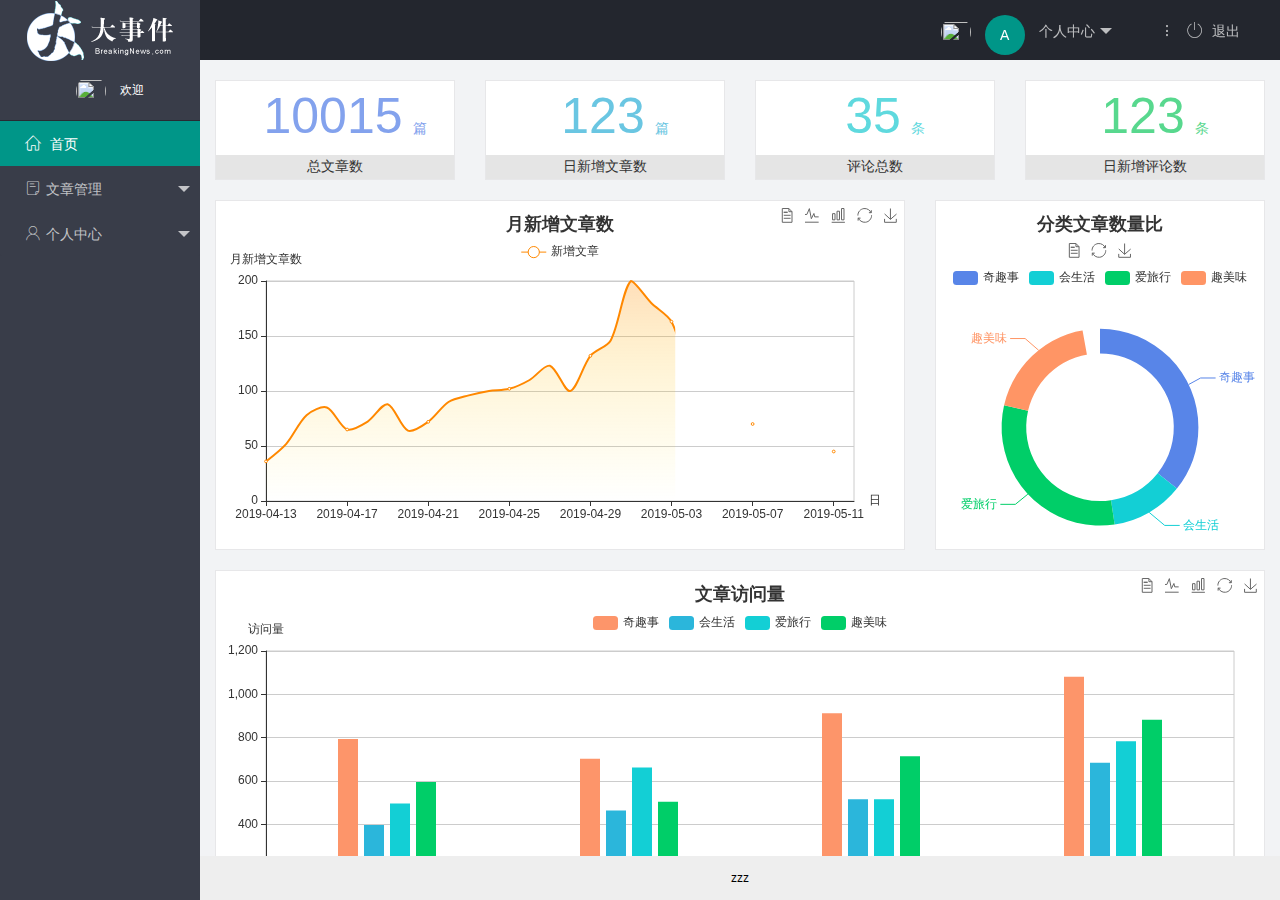
==== commit 5cd06948: "完成了个人中心部分" ====
--- a/index.html
+++ b/index.html
@@ -28,9 +28,9 @@
             个人中心
           </a>
           <dl class="layui-nav-child">
-            <dd><a href="">头像</a></dd>
-            <dd><a href="">更换资料</a></dd>
-            <dd><a href="">重置密码</a></dd>
+            <dd><a href="./素材/user/user_avatar.html" target="fm">头像</a></dd>
+            <dd><a href="./素材/user/user_info.html" target="fm">更换资料</a></dd>
+            <dd><a href="./素材/user/user_pwd.html" target="fm">重置密码</a></dd>
           </dl>
         </li>
         <li class="layui-nav-item" lay-header-event="menuRight" lay-unselect>
@@ -72,13 +72,13 @@
             <a href="javascript:;"><span class="iconfont icon-user"></span>个人中心</a>
             <dl class="layui-nav-child">
               <dd>
-                <a href="javascript:;"><i class="layui-icon layui-icon-app"></i>基本资料</a>
+                <a href="./素材/user/user_info.html" target="fm"><i class="layui-icon layui-icon-app"></i>基本资料</a>
               </dd>
               <dd>
-                <a href="javascript:;"><i class="layui-icon layui-icon-app"></i>更换头像</a>
+                <a href="./素材/user/user_avatar.html" target="fm"><i class="layui-icon layui-icon-app"></i>更换头像</a>
               </dd>
               <dd>
-                <a href="javascript:;"><i class="layui-icon layui-icon-app"></i>重置密码</a>
+                <a href="./素材/user/user_pwd.html" target="fm"><i class="layui-icon layui-icon-app"></i>重置密码</a>
               </dd>
             </dl>
           </li>
